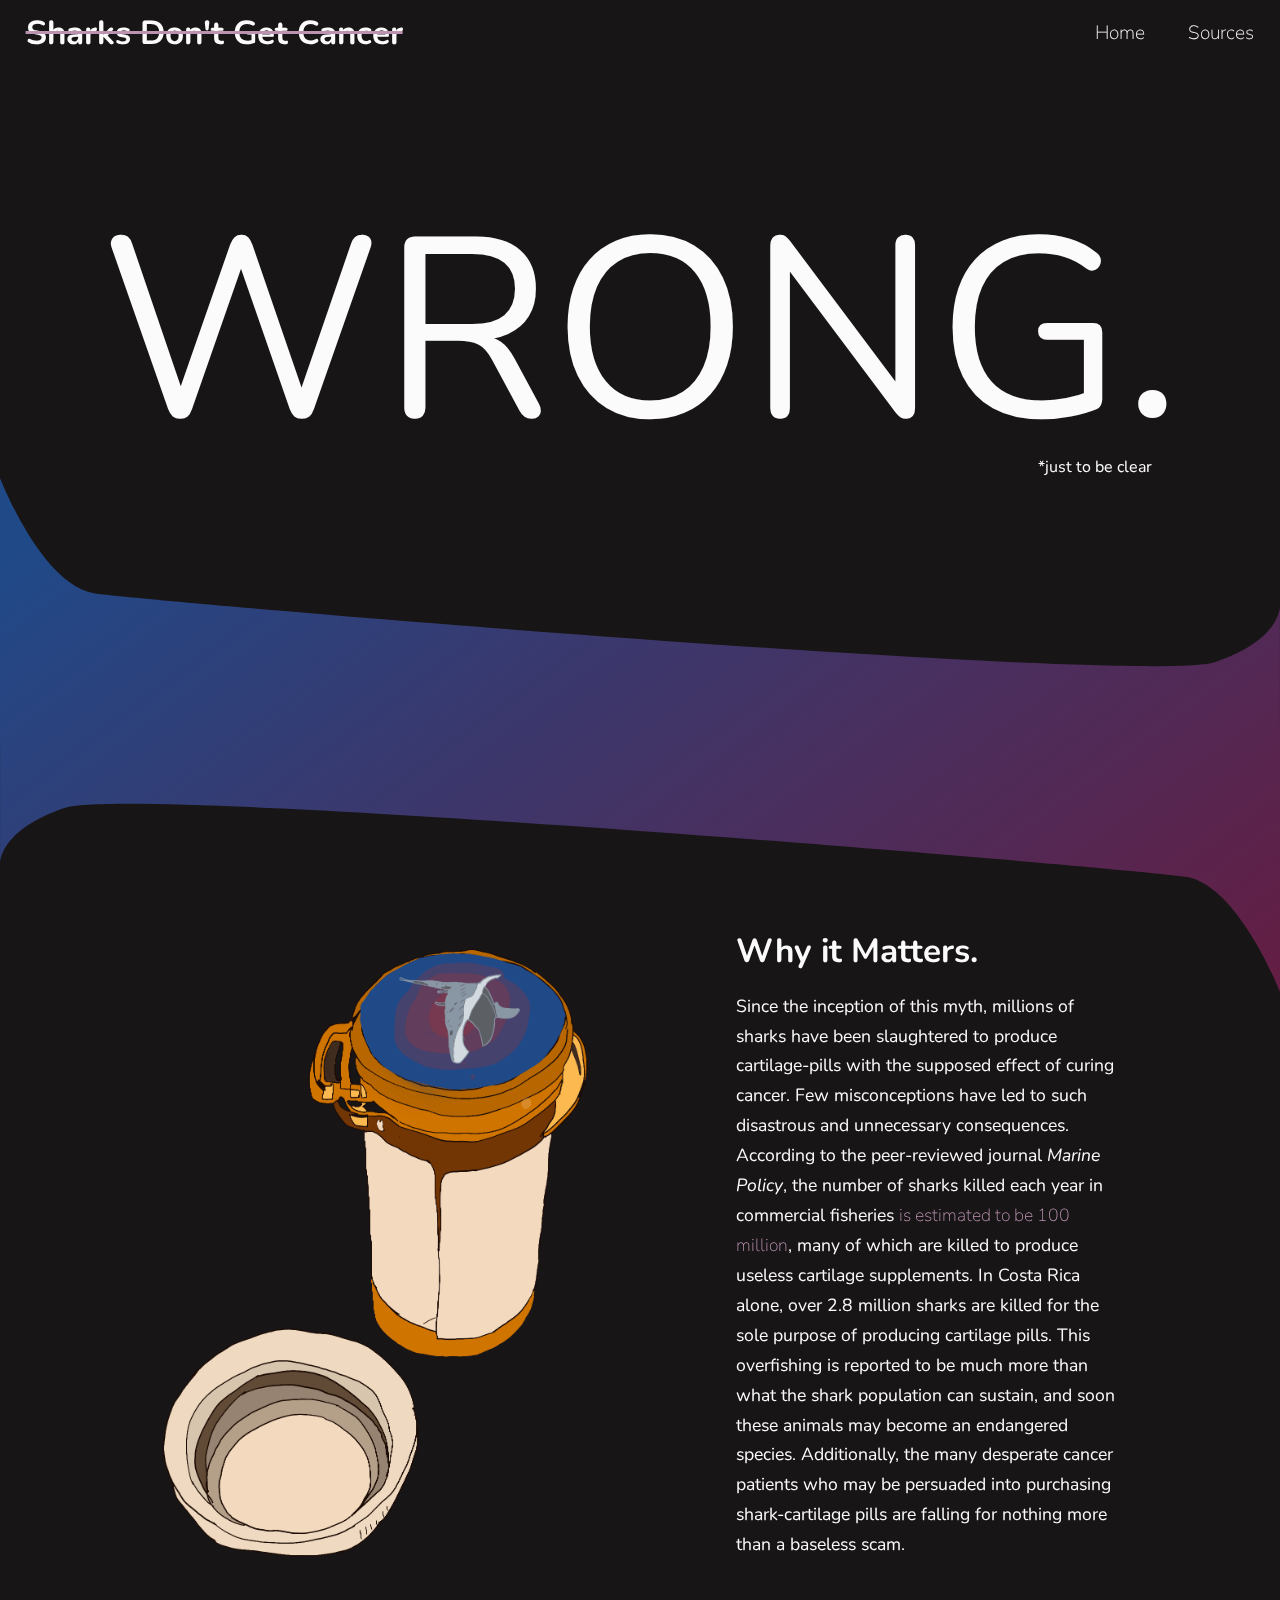
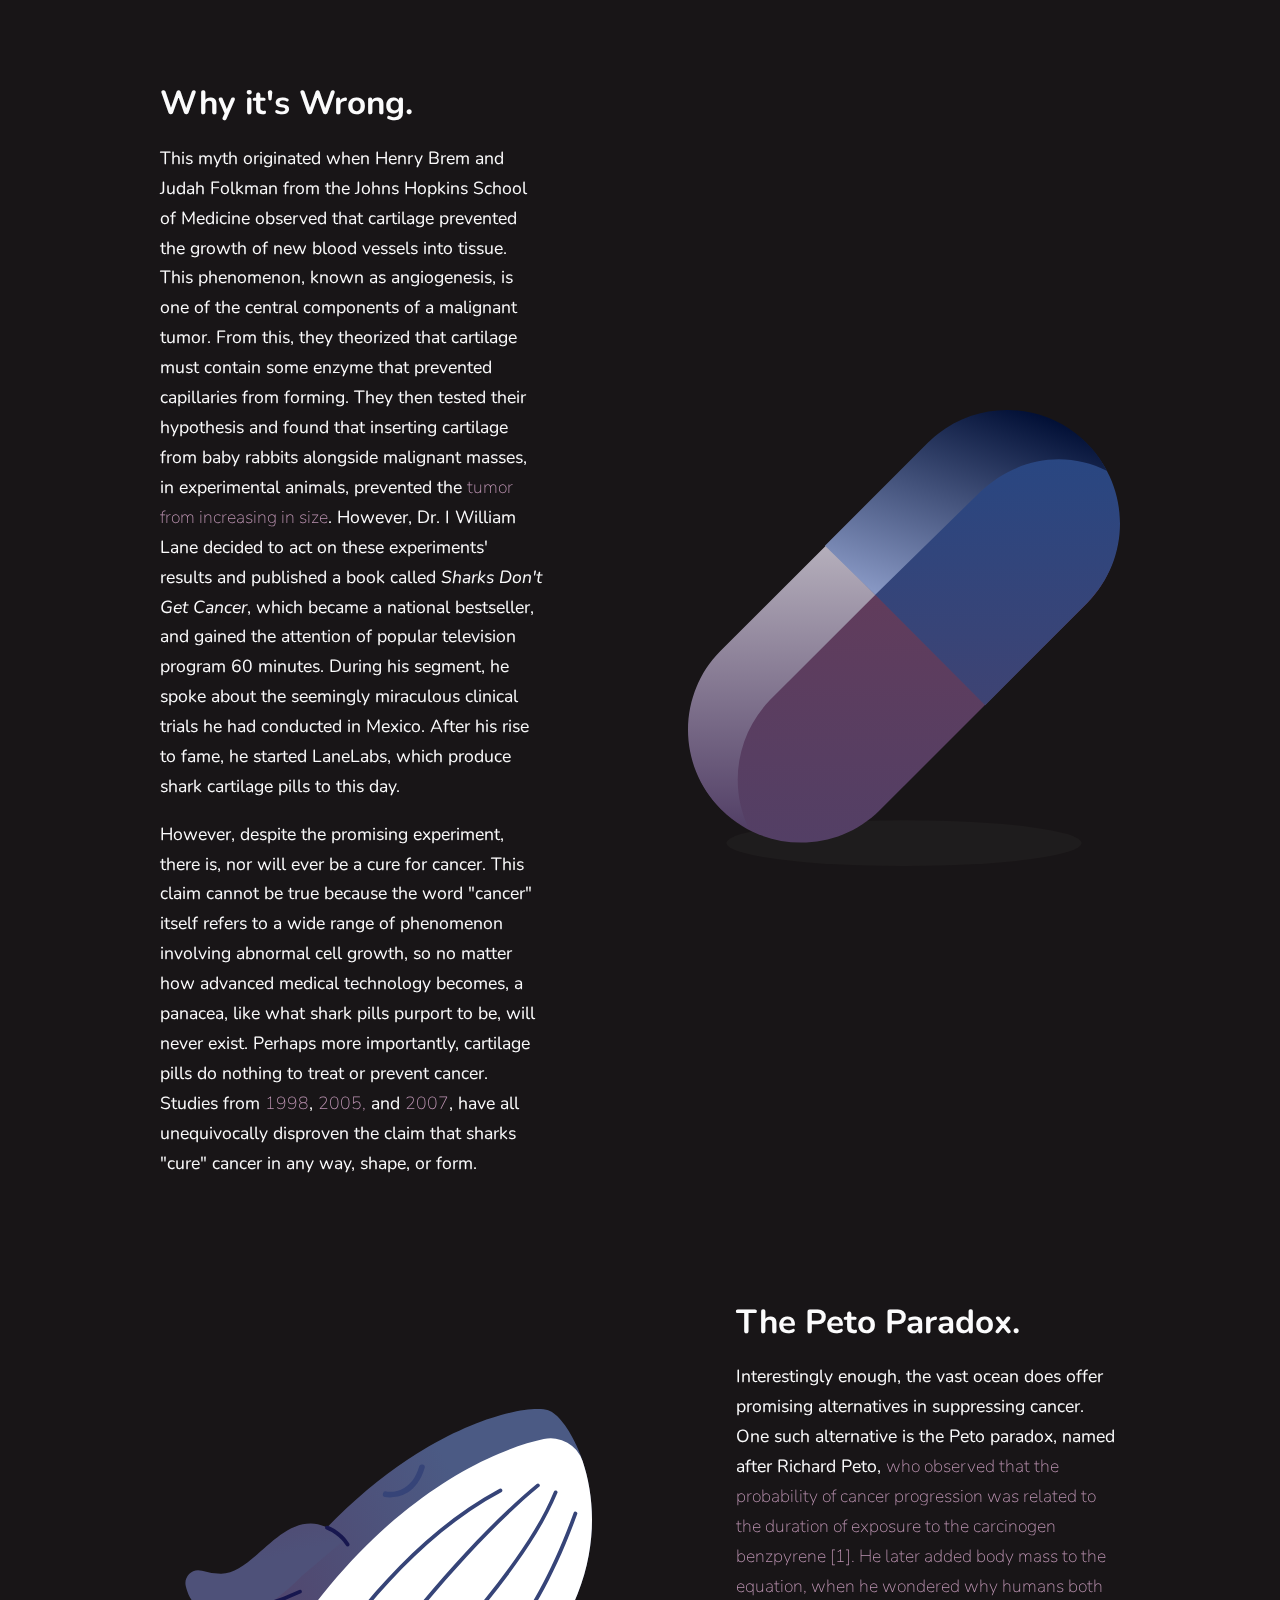
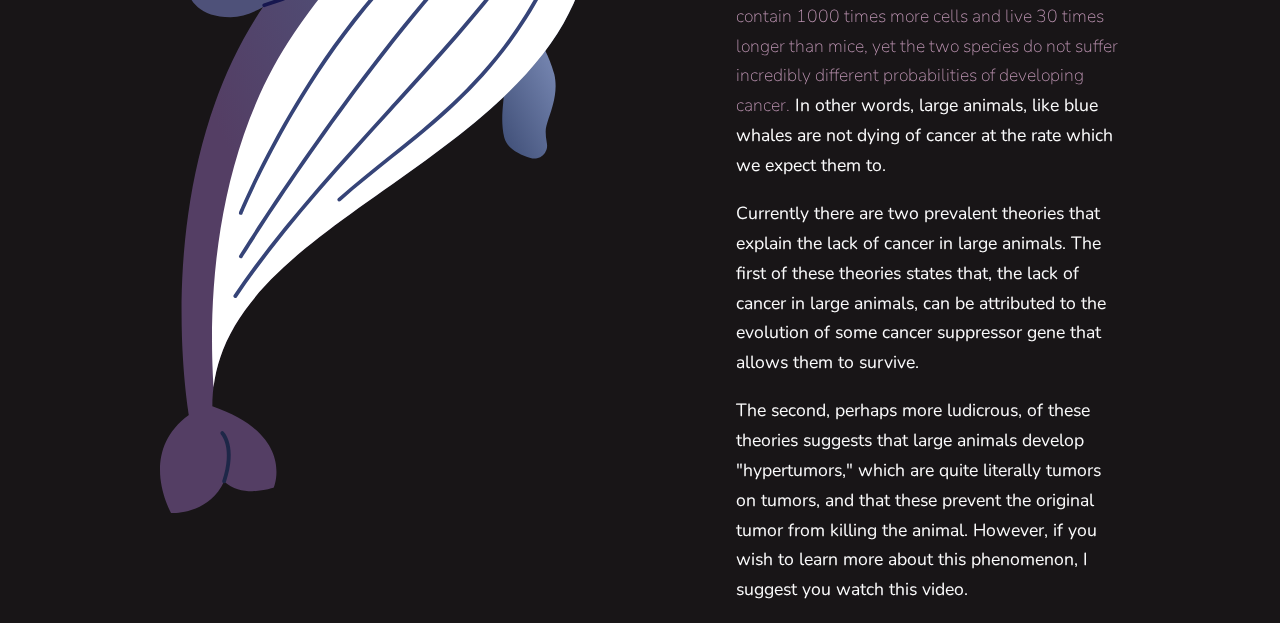
==== index.html @ b1a2e82a "update" ====
<!DOCTYPE html>
<html lang="en">

<head>
    <meta charset="UTF-8" />
    <meta name="viewport" content="width=device-width, initial-scale=1.0" />
    <meta name="keywords" content="Sharks, Debunking, Science, Cancer, Peto Paradox" />
    <meta name="description" content="Debunking the common myth that sharks don't get cancer" />
    <title>sharks don't get cancer</title>
    <link rel="stylesheet" href="./css/main.css" />
</head>

<body class="unl" onload="document.body.className += ' fadein';">
    <nav>
        <div>
            <a href="/index.html">
                <h1><strike>Sharks Don't Get Cancer</strike></h1>
            </a>
        </div>
        <div class="menu">
            <a href="/index.html">Home</a>
            <a href="/portfolio/">Sources</a>
        </div>

        <div class="SC">
            <a href="/index.html">
                <h1>SC</h1>
            </a>
        </div>

        <img src="/images/ham.svg" alt="menu" class="hamburger" onclick="Nav()" />

        <div id="nav-overlay">
            <div class="content">
                <a href="/index.html">
                    <h1>Home</h1>
                </a>
                <a href="/sources/">
                    <h1>Sources</h1>
                </a>
            </div>
        </div>
    </nav>

    <div class="hero">
        <div class="huge">WRONG.</div>
        <div class="smaller">*just to be clear</div>
    </div>

    <img src="./images/gradient.svg" alt="gradient" class="grad" />

    <div class="sec-r">
        <img src="./images/bottle.png" alt="Shark inside a pill bottle" />

        <div class="cont">
            <h1>Why it Matters.</h1>
            <p>
                Since the inception of this myth, millions of sharks have been
                slaughtered to produce cartilage-pills with the supposed effect of
                curing cancer. Few misconceptions have led to such disastrous and
                unnecessary consequences. According to the peer-reviewed journal
                <em>Marine Policy</em>, the number of sharks killed each year in
                commercial fisheries
                <a href="https://www.sciencedirect.com/science/article/abs/pii/S0308597X13000055">is estimated to be 100
                    million</a>, many of which are killed to produce useless cartilage supplements.
                In Costa Rica alone, over 2.8 million sharks are killed for the sole
                purpose of producing cartilage pills. This overfishing is reported to
                be much more than what the shark population can sustain, and soon
                these animals may become an endangered species. Additionally, the many
                desperate cancer patients who may be persuaded into purchasing
                shark-cartilage pills are falling for nothing more than a baseless
                scam.
            </p>
        </div>
    </div>

    <div class="sec-l">
        <img src="./images/pill.svg" alt="Pill" />

        <div class="cont">
            <h1>Why it's Wrong.</h1>
            <p>
                This myth originated when Henry Brem and Judah Folkman from the Johns
                Hopkins School of Medicine observed that cartilage prevented the
                growth of new blood vessels into tissue. This phenomenon, known as
                angiogenesis, is one of the central components of a malignant tumor.
                From this, they theorized that cartilage must contain some enzyme that
                prevented capillaries from forming. They then tested their hypothesis
                and found that inserting cartilage from baby rabbits alongside
                malignant masses, in experimental animals, prevented the
                <a href="https://rupress.org/jem/article/141/2/427/21885/Inhibition-of-tumor-angiogenesis-mediated-by">tumor
                    from increasing in size</a>. However, Dr. I William Lane decided to act on these
                experiments&apos; results and published a book called
                <em>Sharks Don&apos;t Get Cancer</em>, which became a national
                bestseller, and gained the attention of popular television program 60
                minutes. During his segment, he spoke about the seemingly miraculous
                clinical trials he had conducted in Mexico. After his rise to fame, he
                started LaneLabs, which produce shark cartilage pills to this day.
            </p>
            <p>
                However, despite the promising experiment, there is, nor will ever be
                a cure for cancer. This claim cannot be true because the word
                &quot;cancer&quot; itself refers to a wide range of phenomenon
                involving abnormal cell growth, so no matter how advanced medical
                technology becomes, a panacea, like what shark pills purport to be,
                will never exist. Perhaps more importantly, cartilage pills do nothing
                to treat or prevent cancer. Studies from
                <a href="https://pubmed.ncbi.nlm.nih.gov/9817287/">1998</a>,
                <a href="https://pubmed.ncbi.nlm.nih.gov/15912493/">2005,</a> and
                <a href="https://pubmed.ncbi.nlm.nih.gov/20505152/">2007</a>, have all
                unequivocally disproven the claim that sharks &quot;cure&quot; cancer
                in any way, shape, or form.
            </p>
        </div>
    </div>

    <div class="sec-r">
        <img src="./images/whale.svg" alt="Illustration of a whale" />

        <div class="cont">
            <h1>The Peto Paradox.</h1>
            <p>
                Interestingly enough, the vast ocean does offer promising alternatives
                in suppressing cancer. One such alternative is the Peto paradox, named
                after Richard Peto,
                <a href="https://bmcbiol.biomedcentral.com/articles/10.1186/s12915-017-0401-7">who observed that the
                    probability of cancer progression was related
                    to the duration of exposure to the carcinogen benzpyrene [1]. He
                    later added body mass to the equation, when he wondered why humans
                    both contain 1000 times more cells and live 30 times longer than
                    mice, yet the two species do not suffer incredibly different
                    probabilities of developing cancer.</a>
                In other words, large animals, like blue whales are not dying of
                cancer at the rate which we expect them to.
            </p>
            <p>
                Currently there are two prevalent theories that explain the lack of
                cancer in large animals. The first of these theories states that, the
                lack of cancer in large animals, can be attributed to the evolution of
                some cancer suppressor gene that allows them to survive.
            </p>
            <p>
                The second, perhaps more ludicrous, of these theories suggests that
                large animals develop &quot;hypertumors,&quot; which are quite
                literally tumors on tumors, and that these prevent the original tumor
                from killing the animal. However, if you wish to learn more about this
                phenomenon, I suggest you watch this video.
            </p>
        </div>
    </div>
</body>

</html>
---- css/main.css ----
@import url("https://fonts.googleapis.com/css2?family=Nunito:ital,wght@0,300;0,400;0,700;1,300&display=swap");
body {
  font-family: 'Nunito', sans-serif;
  background-color: #181517;
  color: #FBFBFC;
  margin: 0;
  padding: 0;
  display: -webkit-box;
  display: -ms-flexbox;
  display: flex;
  -webkit-box-orient: vertical;
  -webkit-box-direction: normal;
      -ms-flex-direction: column;
          flex-direction: column;
  -webkit-box-align: center;
      -ms-flex-align: center;
          align-items: center;
}

.unl {
  opacity: 0;
  -webkit-filter: grayscale(80);
          filter: grayscale(80);
}

.fadein {
  -webkit-transition: .8s ease-in;
  transition: .8s ease-in;
  opacity: 1;
  -webkit-filter: grayscale(0);
          filter: grayscale(0);
}

::-moz-selection {
  color: #002839;
  background-color: #dff4fa;
}

::selection {
  color: #002839;
  background-color: #dff4fa;
}

a {
  text-decoration: none;
  color: #bb92b0;
  font-weight: lighter;
}

h1 {
  font-size: 2.6vw;
  font-weight: bold;
  margin: 0;
}

h2 {
  font-size: 1.3vw;
  margin: 0;
}

strike {
  color: #FBFBFC;
  -webkit-text-decoration-color: #bb92b0;
          text-decoration-color: #bb92b0;
}

nav {
  width: 96%;
  padding-top: .75%;
  max-width: 1920px;
  display: -webkit-box;
  display: -ms-flexbox;
  display: flex;
  -webkit-box-orient: horizontal;
  -webkit-box-direction: normal;
      -ms-flex-direction: row;
          flex-direction: row;
  -webkit-box-align: center;
      -ms-flex-align: center;
          align-items: center;
  -webkit-box-pack: justify;
      -ms-flex-pack: justify;
          justify-content: space-between;
  position: relative;
}

nav .menu {
  display: -webkit-box;
  display: -ms-flexbox;
  display: flex;
  -webkit-box-orient: horizontal;
  -webkit-box-direction: normal;
      -ms-flex-direction: row;
          flex-direction: row;
  -webkit-box-align: center;
      -ms-flex-align: center;
          align-items: center;
  -webkit-box-pack: justify;
      -ms-flex-pack: justify;
          justify-content: space-between;
  width: 13%;
  margin: 0;
  padding: 0;
}

nav .menu a {
  font-size: 1.5vw;
  color: #FBFBFC;
  text-decoration: none;
}

nav .menu:hover a:not(:hover) {
  -webkit-transition: .4s ease-in-out;
  transition: .4s ease-in-out;
  color: #fbfbfcbe;
}

nav .SC {
  display: none;
}

nav .hamburger {
  display: none;
}

nav #nav-overlay {
  position: fixed;
  display: none;
  top: 0;
  left: 0;
  -webkit-box-orient: horizontal;
  -webkit-box-direction: normal;
      -ms-flex-direction: row;
          flex-direction: row;
  z-index: 9999;
  width: 100%;
  height: 100vh;
  background: linear-gradient(45deg, #0c0c0c 0%, #012029 100%);
  -webkit-box-pack: center;
      -ms-flex-pack: center;
          justify-content: center;
  -webkit-box-align: center;
      -ms-flex-align: center;
          align-items: center;
}

nav #nav-overlay .content {
  display: -webkit-box;
  display: -ms-flexbox;
  display: flex;
  height: 35%;
  width: 90%;
  -webkit-box-orient: vertical;
  -webkit-box-direction: normal;
      -ms-flex-direction: column;
          flex-direction: column;
  -webkit-box-pack: justify;
      -ms-flex-pack: justify;
          justify-content: space-between;
  -webkit-box-align: center;
      -ms-flex-align: center;
          align-items: center;
}

nav #nav-overlay .content a h1 {
  color: white;
  font-size: xx-large;
}

.hero {
  display: -webkit-box;
  display: -ms-flexbox;
  display: flex;
  -webkit-box-orient: vertical;
  -webkit-box-direction: normal;
      -ms-flex-direction: column;
          flex-direction: column;
  -webkit-box-align: center;
      -ms-flex-align: center;
          align-items: center;
  -webkit-box-pack: center;
      -ms-flex-pack: center;
          justify-content: center;
  padding: 8% 0 0 0;
  width: 80%;
  max-width: 1536px;
}

.hero .huge {
  font-size: 20vw;
  padding: 0;
  margin: 0;
}

.hero .smaller {
  -ms-flex-item-align: end;
      align-self: flex-end;
  font-size: 100%;
  margin: -5% 0 0 0;
}

img.grad {
  width: 100%;
  padding: 0;
  margin: 0;
  z-index: -2;
  margin: 0% 0 -5% 0;
}

.sec-r {
  display: -webkit-box;
  display: -ms-flexbox;
  display: flex;
  -webkit-box-orient: horizontal;
  -webkit-box-direction: normal;
      -ms-flex-direction: row;
          flex-direction: row;
  -webkit-box-align: center;
      -ms-flex-align: center;
          align-items: center;
  -webkit-box-pack: justify;
      -ms-flex-pack: justify;
          justify-content: space-between;
  padding: 0;
  width: 75%;
  max-width: 1440px;
}

.sec-r img {
  width: 45%;
  -webkit-transition: .4s ease-in-out;
  transition: .4s ease-in-out;
}

.sec-r img:hover {
  -webkit-transform: scale(1.02);
          transform: scale(1.02);
}

.sec-r .cont {
  width: 40%;
}

.sec-r .cont p {
  font-size: 110%;
  line-height: 170%;
}

.sec-l {
  display: -webkit-box;
  display: -ms-flexbox;
  display: flex;
  -webkit-box-orient: horizontal;
  -webkit-box-direction: reverse;
      -ms-flex-direction: row-reverse;
          flex-direction: row-reverse;
  -webkit-box-align: center;
      -ms-flex-align: center;
          align-items: center;
  -webkit-box-pack: justify;
      -ms-flex-pack: justify;
          justify-content: space-between;
  padding: 8% 0;
  width: 75%;
  max-width: 1440px;
}

.sec-l img {
  width: 45%;
  -webkit-transition: .4s ease-in-out;
  transition: .4s ease-in-out;
}

.sec-l img:hover {
  -webkit-transform: scale(1.02);
          transform: scale(1.02);
}

.sec-l .cont {
  width: 40%;
}

.sec-l .cont p {
  font-size: 110%;
  line-height: 170%;
}

@media (max-width: 700px) {
  nav {
    width: 85%;
    margin-top: 2%;
    -webkit-box-align: center;
        -ms-flex-align: center;
            align-items: center;
  }
  nav div {
    display: none;
  }
  nav .menu {
    display: none;
  }
  nav .SC {
    display: -webkit-box;
    display: -ms-flexbox;
    display: flex;
    color: #FBFBFC;
    padding: 0;
    margin: 0;
  }
  nav .SC h1 {
    font-size: xx-large;
  }
  nav .hamburger {
    display: -webkit-box;
    display: -ms-flexbox;
    display: flex;
    padding: 0;
    margin: 0;
    width: 30px;
  }
  .hero {
    width: 100%;
    height: 100vh;
    -webkit-box-orient: vertical;
    -webkit-box-direction: reverse;
        -ms-flex-direction: column-reverse;
            flex-direction: column-reverse;
    padding: 0;
    padding: 2vh 0 0 0;
  }
  .hero .huge {
    width: 62vw;
    font-size: xx-large;
  }
  .hero .smaller {
    font-size: 100%;
  }
  img.grad {
    margin: -8vh 0 0 0;
    height: 45vh;
  }
  .about {
    -webkit-box-orient: vertical;
    -webkit-box-direction: normal;
        -ms-flex-direction: column;
            flex-direction: column;
    width: 100%;
    padding: 0;
    margin-top: -17vh;
  }
  .about img {
    width: 85%;
    border-radius: 15px;
  }
  .about .jen {
    width: 85%;
    margin: 12% 0;
  }
  .about .jen h1 {
    font-size: xx-large;
  }
  .about .jen p {
    font-size: medium;
    line-height: 20pt;
  }
}

@media (min-width: 1920px) {
  h1 {
    font-size: 50px;
  }
  h2 {
    font-size: 26px;
  }
  nav .menu a {
    font-size: 28px;
  }
  .hero .huge {
    font-size: 384px;
  }
}
/*# sourceMappingURL=main.css.map */
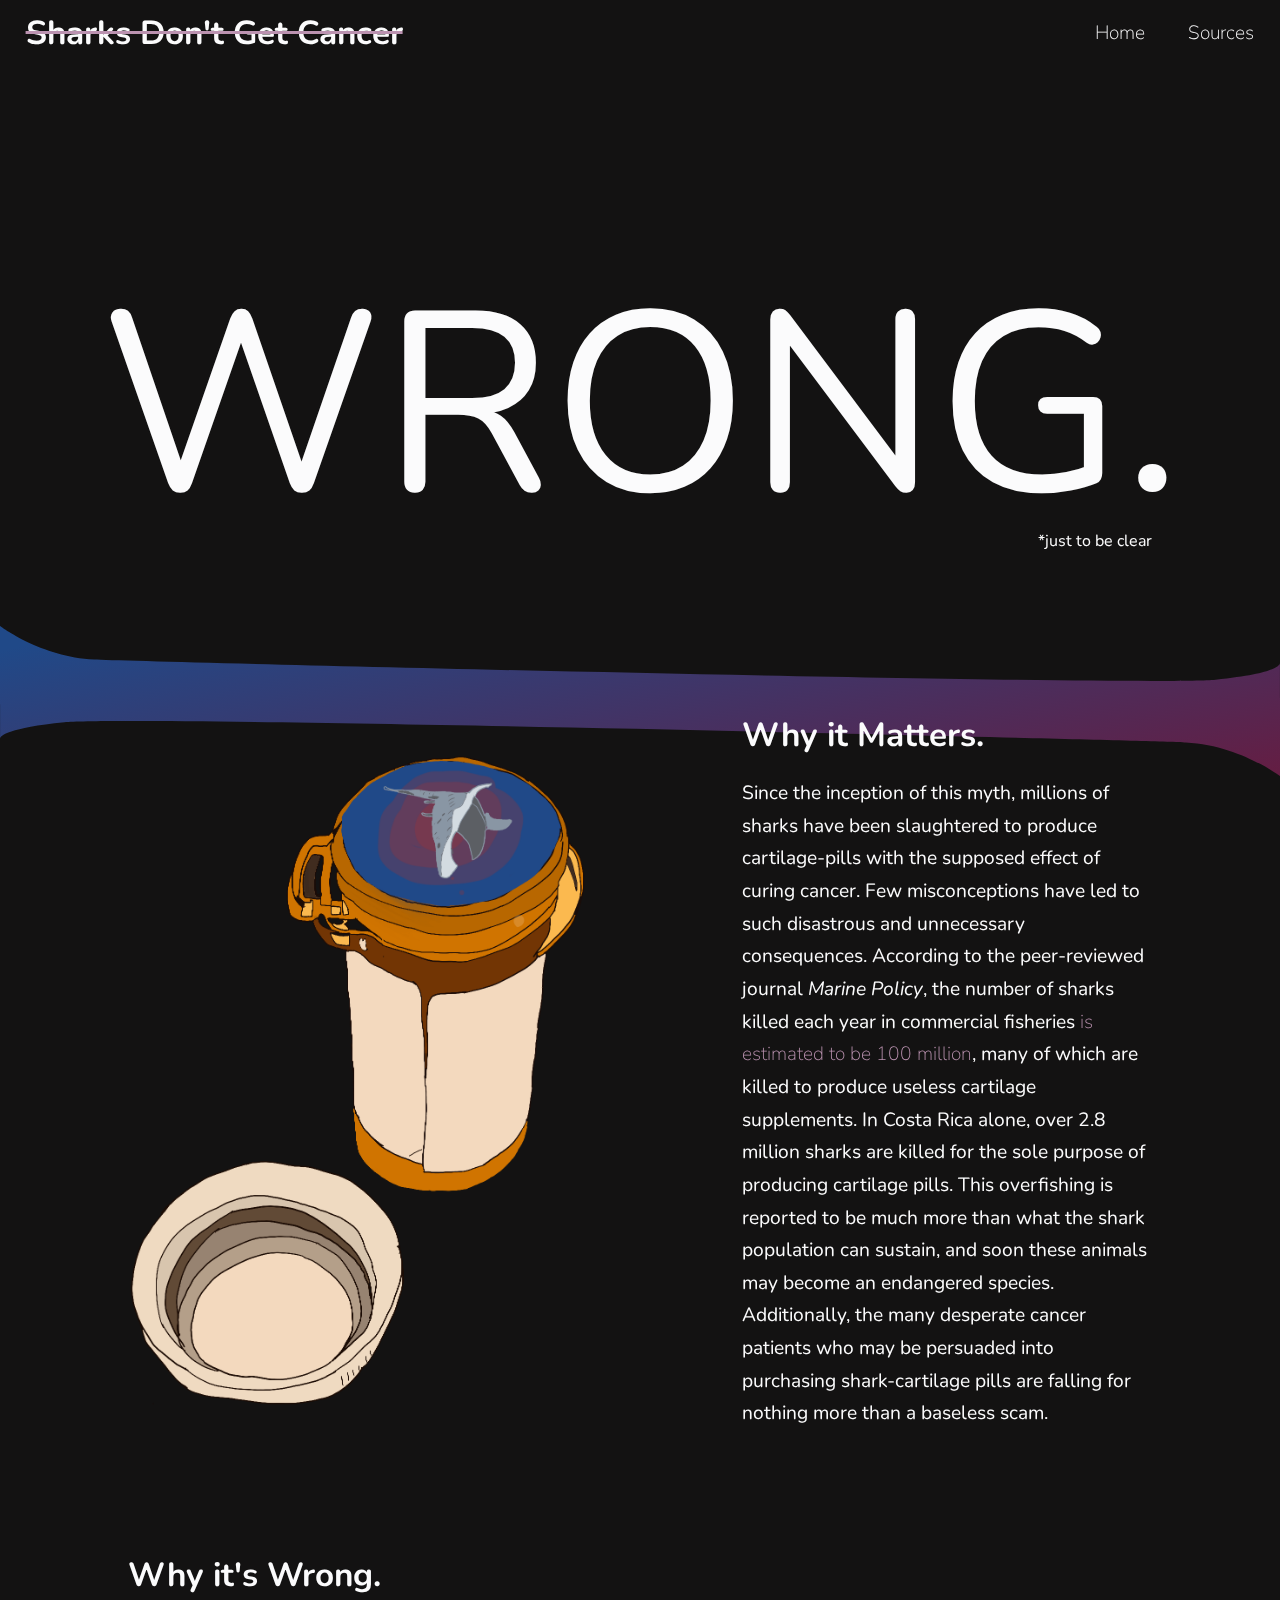
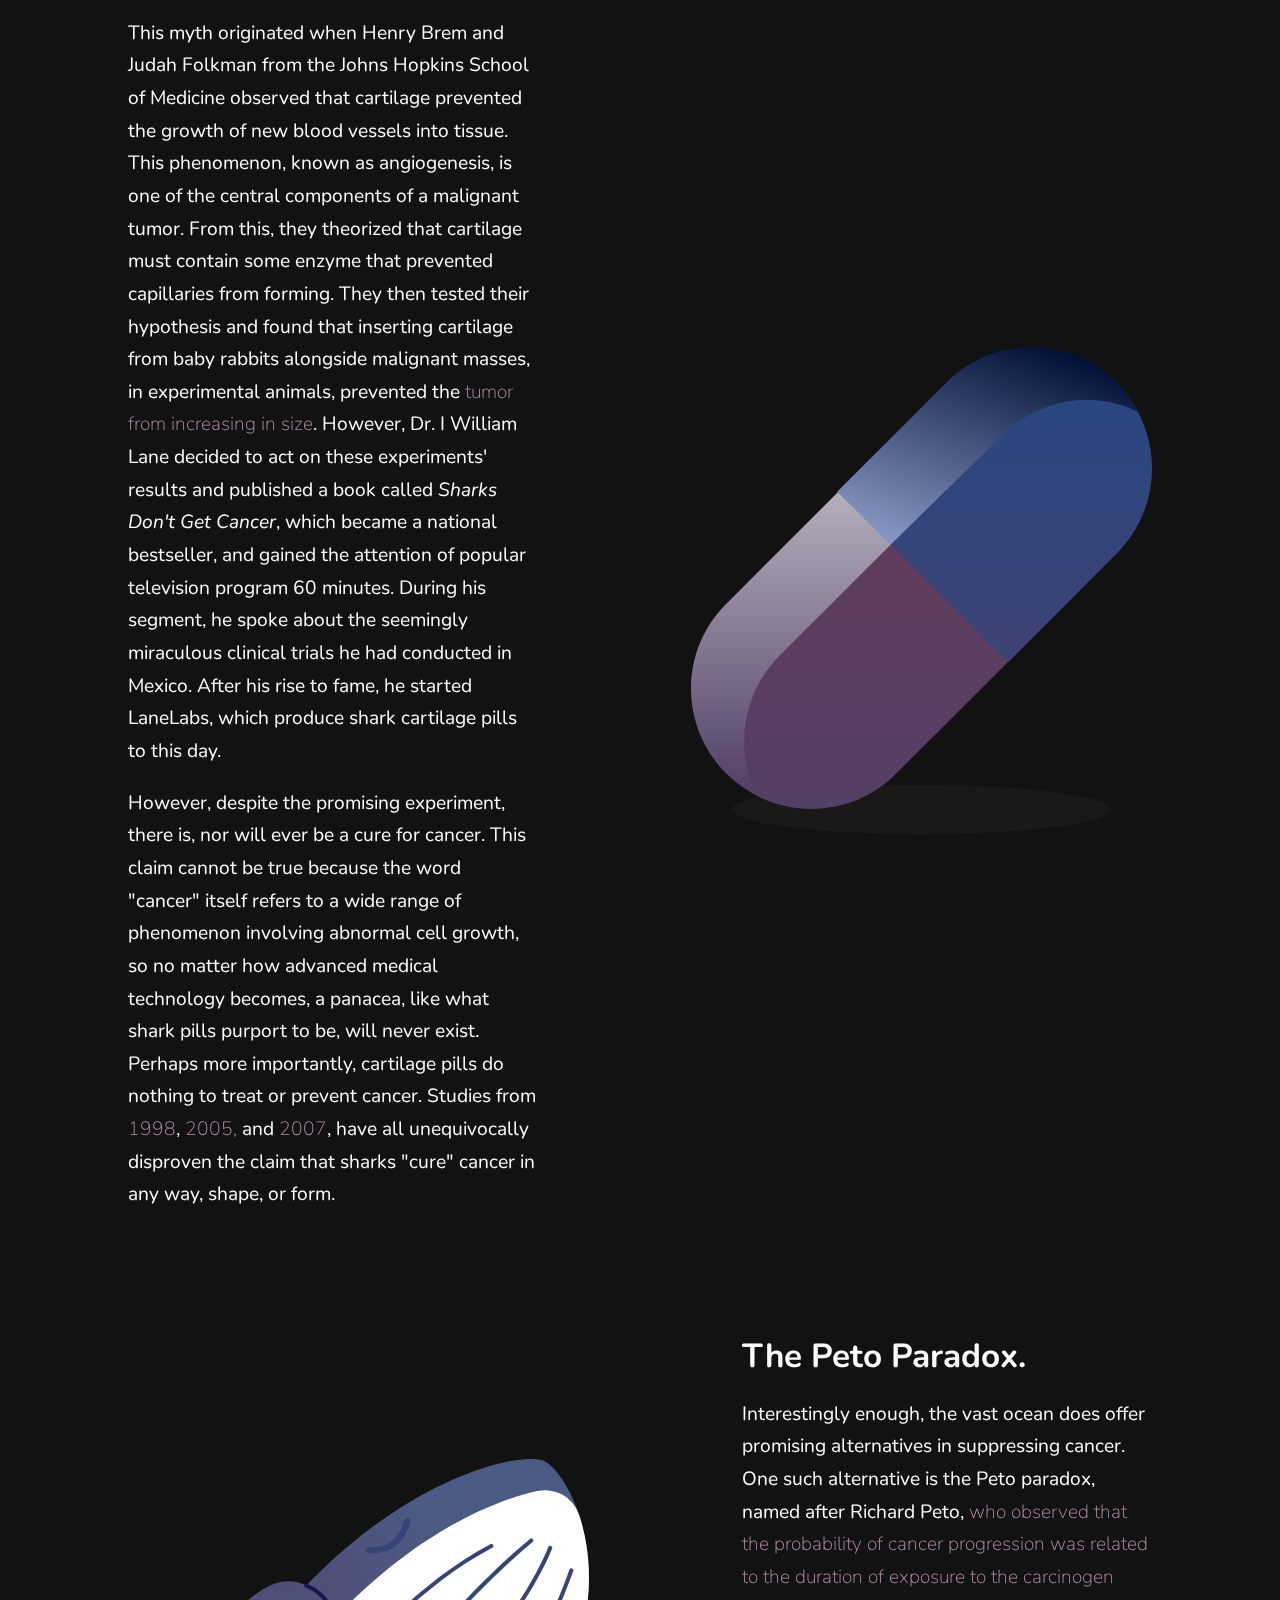
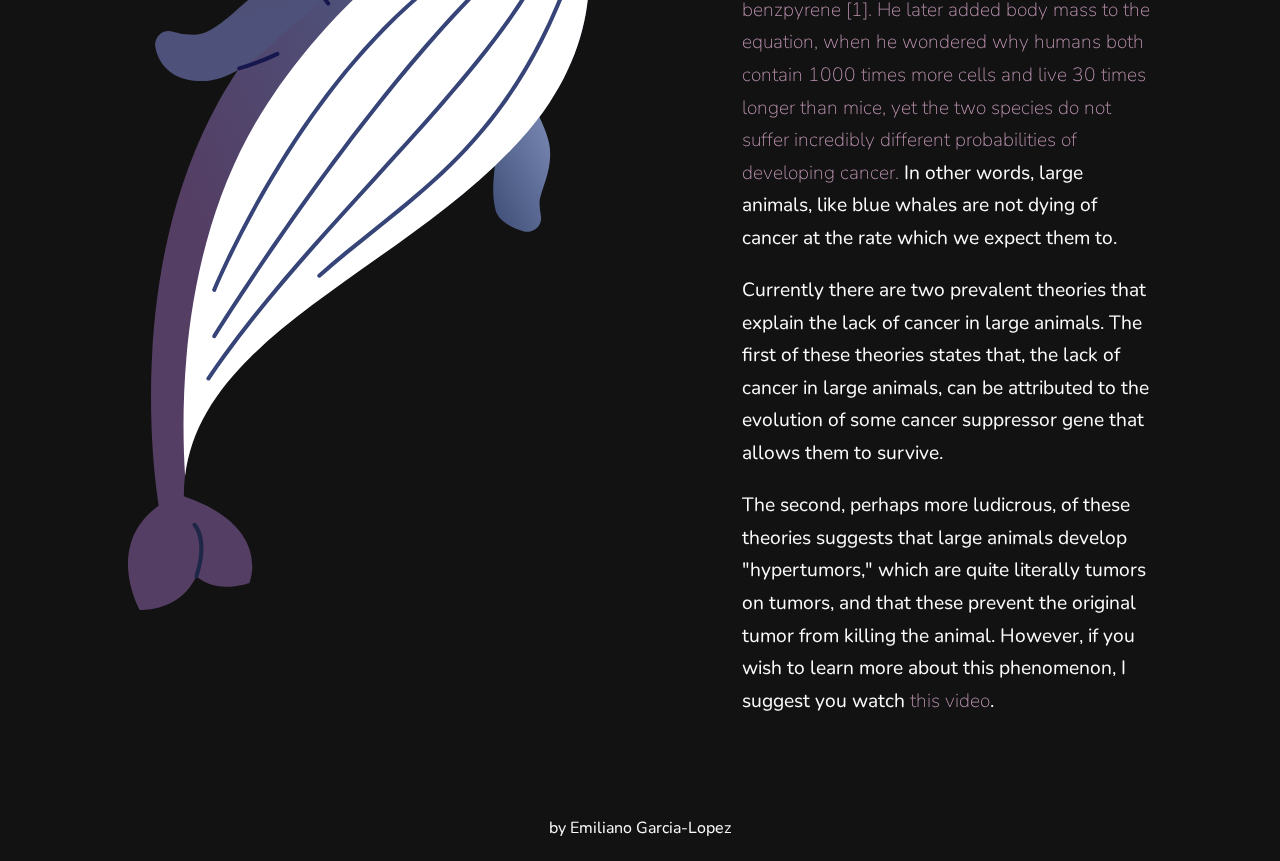
==== commit 26671829: "update" ====
--- a/index.html
+++ b/index.html
@@ -8,9 +8,10 @@
     <meta name="description" content="Debunking the common myth that sharks don't get cancer" />
     <title>sharks don't get cancer</title>
     <link rel="stylesheet" href="./css/main.css" />
+    <script src="/app.js"></script>
 </head>
 
-<body class="unl" onload="document.body.className += ' fadein';">
+<body class="unl" onload="document.body.className += ' fadein';" id="body">
     <nav>
         <div>
             <a href="/index.html">
@@ -19,7 +20,7 @@
         </div>
         <div class="menu">
             <a href="/index.html">Home</a>
-            <a href="/portfolio/">Sources</a>
+            <a href="/sources/">Sources</a>
         </div>
 
         <div class="SC">
@@ -61,7 +62,7 @@
                 unnecessary consequences. According to the peer-reviewed journal
                 <em>Marine Policy</em>, the number of sharks killed each year in
                 commercial fisheries
-                <a href="https://www.sciencedirect.com/science/article/abs/pii/S0308597X13000055">is estimated to be 100
+                <a  target=”_blank” href="https://www.sciencedirect.com/science/article/abs/pii/S0308597X13000055">is estimated to be 100
                     million</a>, many of which are killed to produce useless cartilage supplements.
                 In Costa Rica alone, over 2.8 million sharks are killed for the sole
                 purpose of producing cartilage pills. This overfishing is reported to
@@ -88,7 +89,7 @@
                 prevented capillaries from forming. They then tested their hypothesis
                 and found that inserting cartilage from baby rabbits alongside
                 malignant masses, in experimental animals, prevented the
-                <a href="https://rupress.org/jem/article/141/2/427/21885/Inhibition-of-tumor-angiogenesis-mediated-by">tumor
+                <a  target=”_blank” href="https://rupress.org/jem/article/141/2/427/21885/Inhibition-of-tumor-angiogenesis-mediated-by">tumor
                     from increasing in size</a>. However, Dr. I William Lane decided to act on these
                 experiments&apos; results and published a book called
                 <em>Sharks Don&apos;t Get Cancer</em>, which became a national
@@ -105,9 +106,9 @@
                 technology becomes, a panacea, like what shark pills purport to be,
                 will never exist. Perhaps more importantly, cartilage pills do nothing
                 to treat or prevent cancer. Studies from
-                <a href="https://pubmed.ncbi.nlm.nih.gov/9817287/">1998</a>,
-                <a href="https://pubmed.ncbi.nlm.nih.gov/15912493/">2005,</a> and
-                <a href="https://pubmed.ncbi.nlm.nih.gov/20505152/">2007</a>, have all
+                <a  target=”_blank” href="https://pubmed.ncbi.nlm.nih.gov/9817287/">1998</a>,
+                <a  target=”_blank” href="https://pubmed.ncbi.nlm.nih.gov/15912493/">2005,</a> and
+                <a  target=”_blank” href="https://pubmed.ncbi.nlm.nih.gov/20505152/">2007</a>, have all
                 unequivocally disproven the claim that sharks &quot;cure&quot; cancer
                 in any way, shape, or form.
             </p>
@@ -123,7 +124,7 @@
                 Interestingly enough, the vast ocean does offer promising alternatives
                 in suppressing cancer. One such alternative is the Peto paradox, named
                 after Richard Peto,
-                <a href="https://bmcbiol.biomedcentral.com/articles/10.1186/s12915-017-0401-7">who observed that the
+                <a  target=”_blank” href="https://bmcbiol.biomedcentral.com/articles/10.1186/s12915-017-0401-7">who observed that the
                     probability of cancer progression was related
                     to the duration of exposure to the carcinogen benzpyrene [1]. He
                     later added body mass to the equation, when he wondered why humans
@@ -144,9 +145,13 @@
                 large animals develop &quot;hypertumors,&quot; which are quite
                 literally tumors on tumors, and that these prevent the original tumor
                 from killing the animal. However, if you wish to learn more about this
-                phenomenon, I suggest you watch this video.
+                phenomenon, I suggest you watch <a  target=”_blank” href="https://www.youtube.com/watch?v=1AElONvi9WQ&t=165s">this video</a>.
             </p>
         </div>
+    </div>
+
+    <div class="footer">
+        <p>by Emiliano Garcia-Lopez</p>
     </div>
 </body>
 
--- a/css/main.css
+++ b/css/main.css
@@ -1,7 +1,7 @@
 @import url("https://fonts.googleapis.com/css2?family=Nunito:ital,wght@0,300;0,400;0,700;1,300&display=swap");
 body {
   font-family: 'Nunito', sans-serif;
-  background-color: #181517;
+  background-color: #131212;
   color: #FBFBFC;
   margin: 0;
   padding: 0;
@@ -135,7 +135,7 @@
   z-index: 9999;
   width: 100%;
   height: 100vh;
-  background: linear-gradient(45deg, #0c0c0c 0%, #012029 100%);
+  background: linear-gradient(45deg, #204988 0%, #701637 100%);
   -webkit-box-pack: center;
       -ms-flex-pack: center;
           justify-content: center;
@@ -148,7 +148,7 @@
   display: -webkit-box;
   display: -ms-flexbox;
   display: flex;
-  height: 35%;
+  height: 15%;
   width: 90%;
   -webkit-box-orient: vertical;
   -webkit-box-direction: normal;
@@ -184,6 +184,7 @@
   padding: 8% 0 0 0;
   width: 80%;
   max-width: 1536px;
+  height: 52vh;
 }
 
 .hero .huge {
@@ -222,7 +223,7 @@
       -ms-flex-pack: justify;
           justify-content: space-between;
   padding: 0;
-  width: 75%;
+  width: 80%;
   max-width: 1440px;
 }
 
@@ -242,7 +243,7 @@
 }
 
 .sec-r .cont p {
-  font-size: 110%;
+  font-size: 120%;
   line-height: 170%;
 }
 
@@ -261,7 +262,7 @@
       -ms-flex-pack: justify;
           justify-content: space-between;
   padding: 8% 0;
-  width: 75%;
+  width: 80%;
   max-width: 1440px;
 }
 
@@ -281,7 +282,7 @@
 }
 
 .sec-l .cont p {
-  font-size: 110%;
+  font-size: 120%;
   line-height: 170%;
 }
 
@@ -303,12 +304,12 @@
     display: -webkit-box;
     display: -ms-flexbox;
     display: flex;
-    color: #FBFBFC;
     padding: 0;
     margin: 0;
   }
   nav .SC h1 {
-    font-size: xx-large;
+    font-size: 45px;
+    color: white;
   }
   nav .hamburger {
     display: -webkit-box;
@@ -316,21 +317,18 @@
     display: flex;
     padding: 0;
     margin: 0;
-    width: 30px;
+    width: 40px;
   }
   .hero {
-    width: 100%;
-    height: 100vh;
+    width: 85%;
+    height: 75vh;
     -webkit-box-orient: vertical;
-    -webkit-box-direction: reverse;
-        -ms-flex-direction: column-reverse;
-            flex-direction: column-reverse;
-    padding: 0;
-    padding: 2vh 0 0 0;
+    -webkit-box-direction: normal;
+        -ms-flex-direction: column;
+            flex-direction: column;
   }
   .hero .huge {
-    width: 62vw;
-    font-size: xx-large;
+    font-size: 21vw;
   }
   .hero .smaller {
     font-size: 100%;
@@ -339,29 +337,28 @@
     margin: -8vh 0 0 0;
     height: 45vh;
   }
-  .about {
+  .sec-l, .sec-r {
     -webkit-box-orient: vertical;
     -webkit-box-direction: normal;
         -ms-flex-direction: column;
             flex-direction: column;
     width: 100%;
-    padding: 0;
-    margin-top: -17vh;
-  }
-  .about img {
+  }
+  .sec-l img, .sec-r img {
     width: 85%;
     border-radius: 15px;
   }
-  .about .jen {
+  .sec-l .cont, .sec-r .cont {
     width: 85%;
     margin: 12% 0;
   }
-  .about .jen h1 {
+  .sec-l .cont h1, .sec-r .cont h1 {
     font-size: xx-large;
   }
-  .about .jen p {
+  .sec-l .cont p, .sec-r .cont p {
     font-size: medium;
     line-height: 20pt;
+    padding-bottom: 15px;
   }
 }
 
@@ -379,4 +376,31 @@
     font-size: 384px;
   }
 }
+
+.footer {
+  padding: 5% 0 0.5%;
+}
+
+.sources {
+  padding-top: 6%;
+  width: 80%;
+  max-width: 1536px;
+  display: -webkit-box;
+  display: -ms-flexbox;
+  display: flex;
+  -webkit-box-orient: vertical;
+  -webkit-box-direction: normal;
+      -ms-flex-direction: column;
+          flex-direction: column;
+  -webkit-box-align: center;
+      -ms-flex-align: center;
+          align-items: center;
+  -webkit-box-pack: center;
+      -ms-flex-pack: center;
+          justify-content: center;
+}
+
+.sources p {
+  font-size: 120%;
+}
 /*# sourceMappingURL=main.css.map */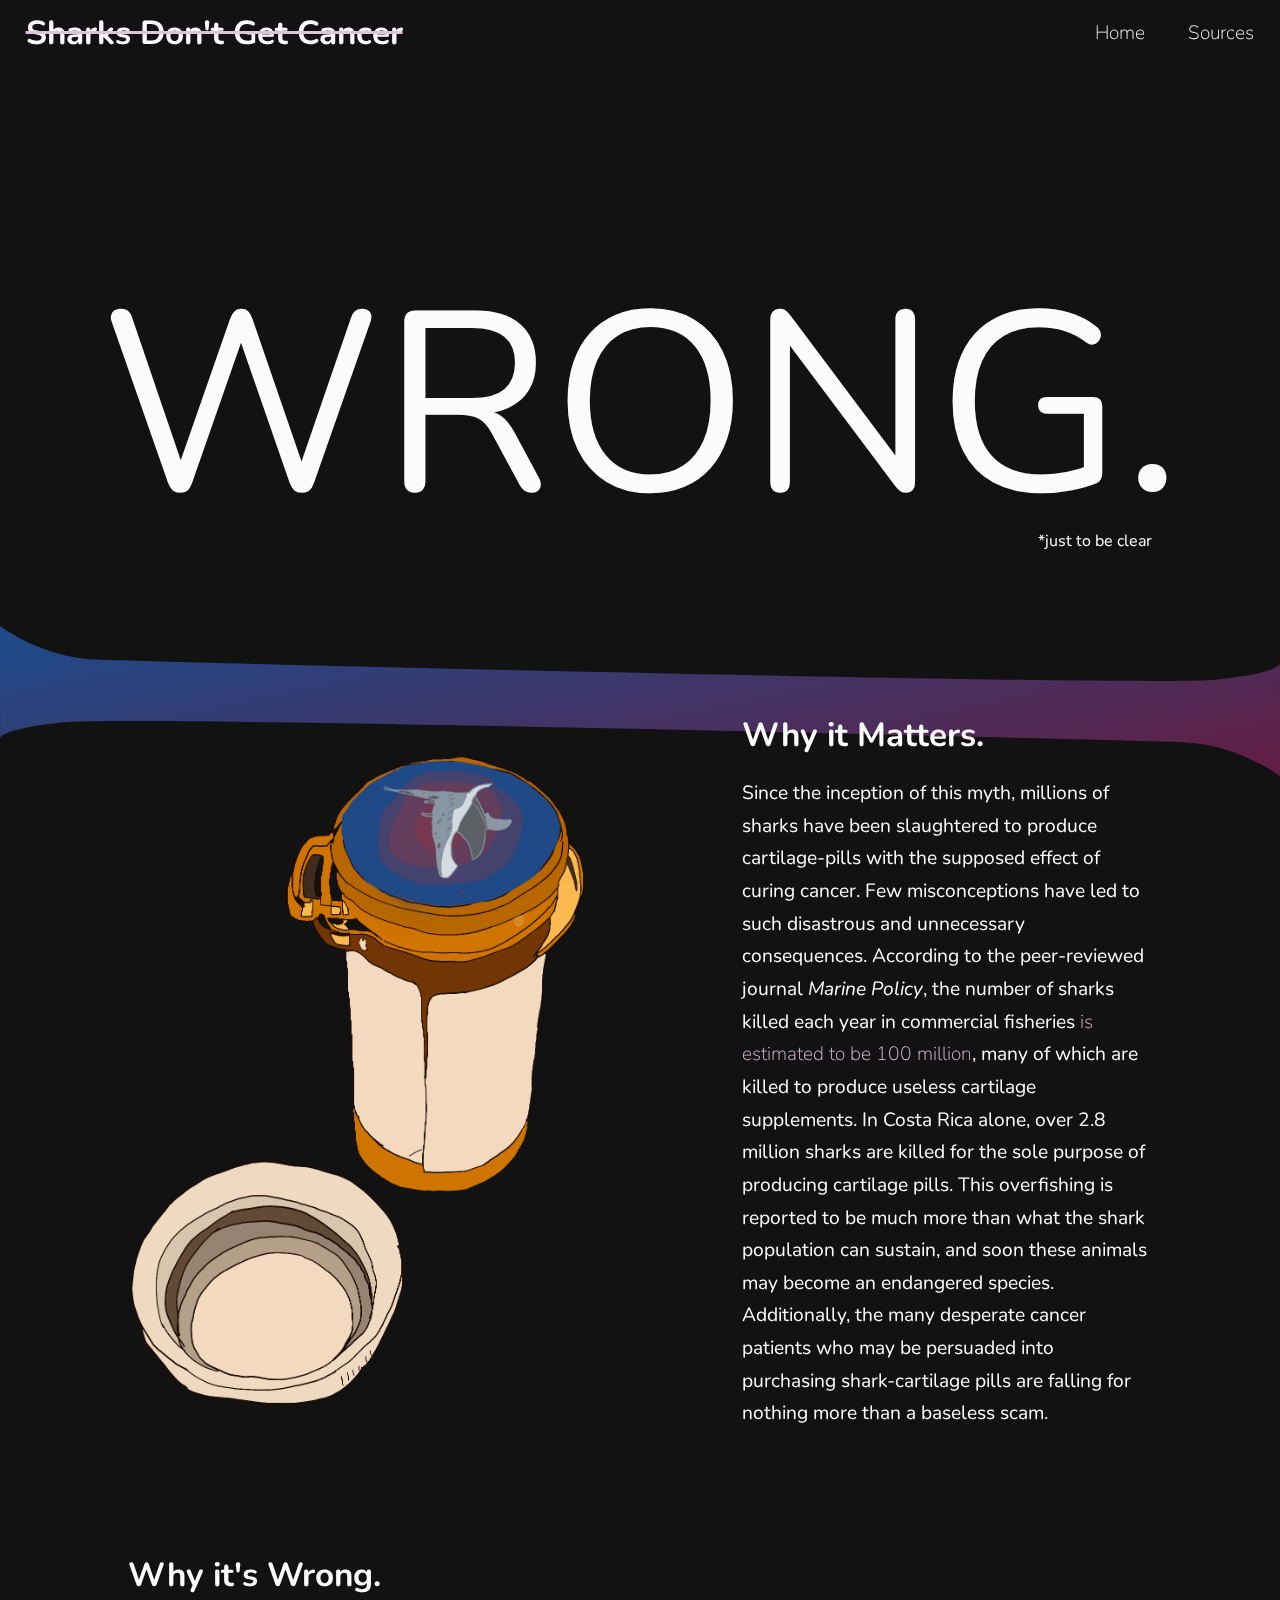
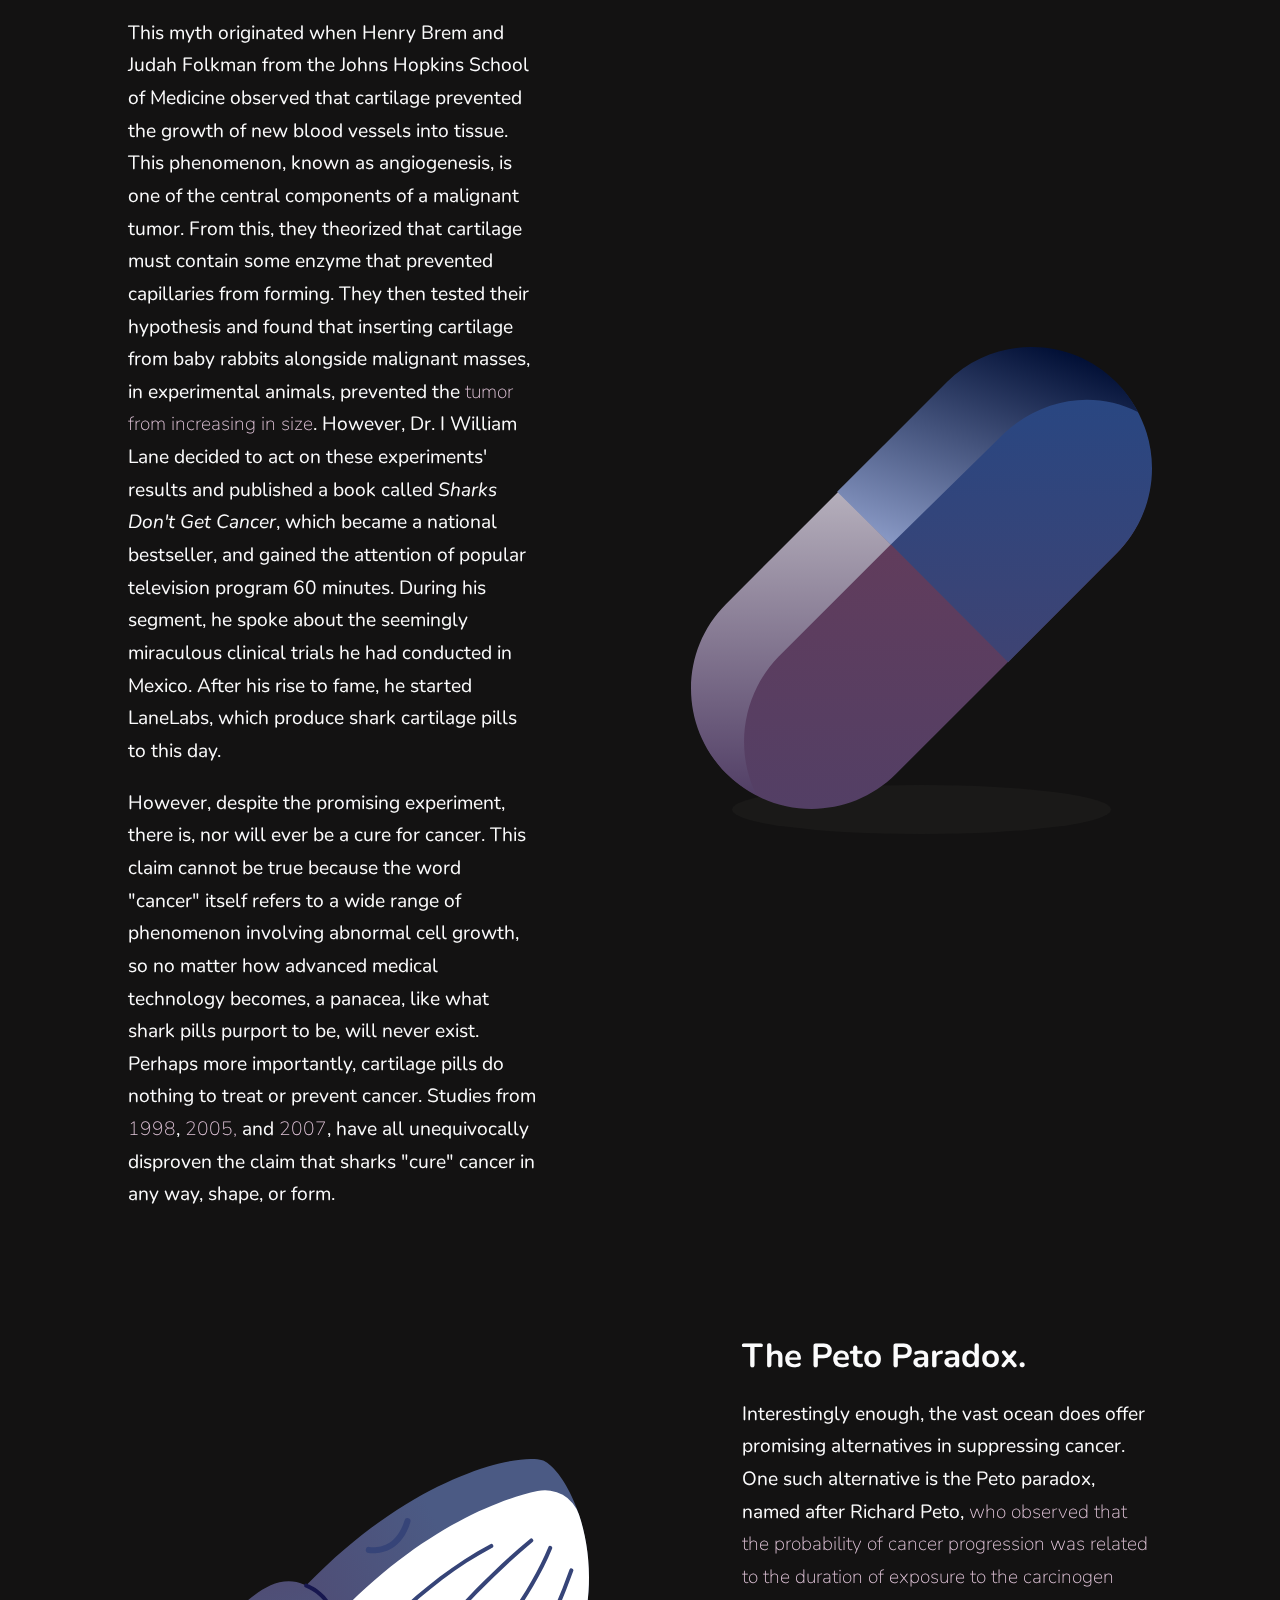
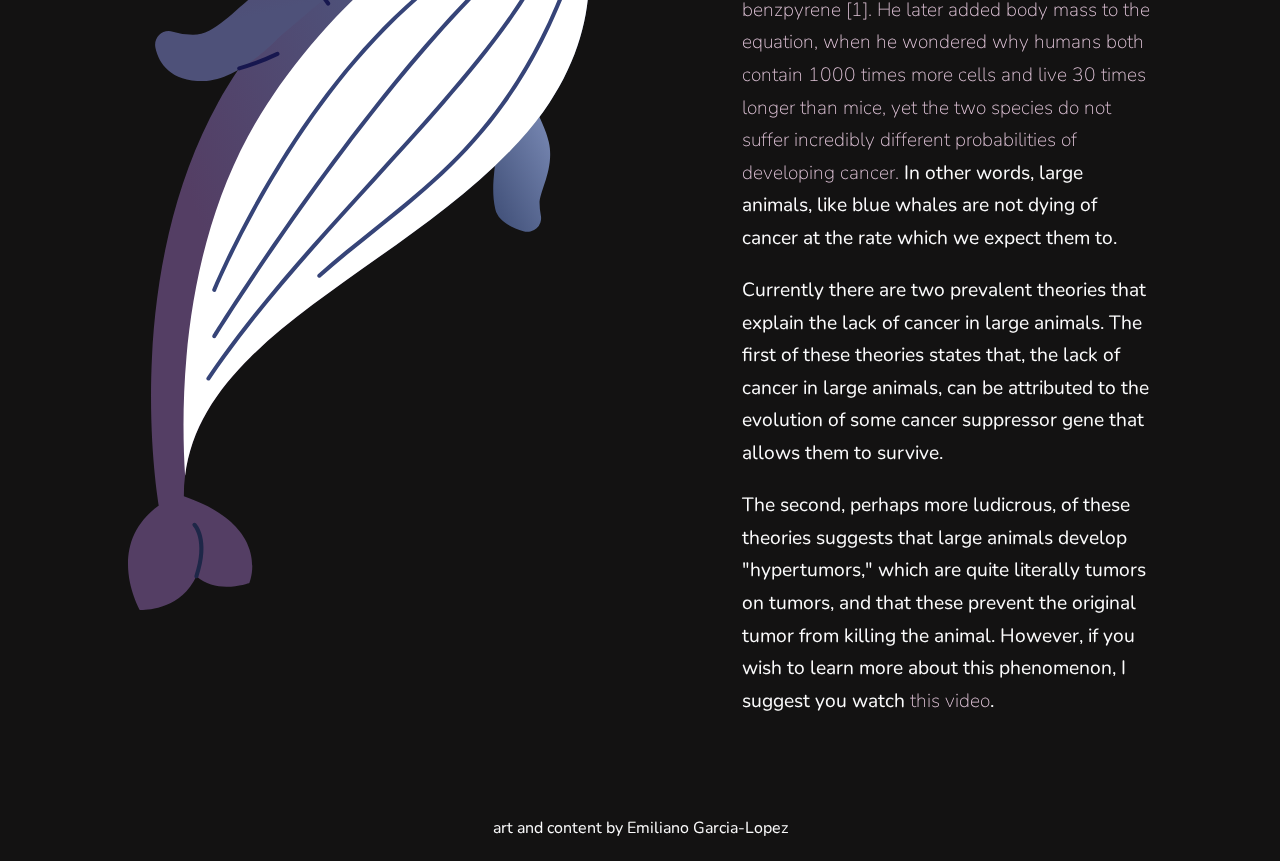
==== commit d024b5c2: "update" ====
--- a/index.html
+++ b/index.html
@@ -8,6 +8,7 @@
     <meta name="description" content="Debunking the common myth that sharks don't get cancer" />
     <title>sharks don't get cancer</title>
     <link rel="stylesheet" href="./css/main.css" />
+    <link rel="shortcut icon" href="/images/pill.svg" type="image/x-icon">
     <script src="/app.js"></script>
 </head>
 
@@ -45,7 +46,7 @@
 
     <div class="hero">
         <div class="huge">WRONG.</div>
-        <div class="smaller">*just to be clear</div>
+        <div class="smaller" >*just to be clear</div>
     </div>
 
     <img src="./images/gradient.svg" alt="gradient" class="grad" />
@@ -151,7 +152,7 @@
     </div>
 
     <div class="footer">
-        <p>by Emiliano Garcia-Lopez</p>
+        <p>art and content by Emiliano Garcia-Lopez</p>
     </div>
 </body>
 
--- a/css/main.css
+++ b/css/main.css
@@ -43,7 +43,7 @@
 
 a {
   text-decoration: none;
-  color: #bb92b0;
+  color: #dfc3d7;
   font-weight: lighter;
 }
 
@@ -60,8 +60,8 @@
 
 strike {
   color: #FBFBFC;
-  -webkit-text-decoration-color: #bb92b0;
-          text-decoration-color: #bb92b0;
+  -webkit-text-decoration-color: #dfc3d7;
+          text-decoration-color: #dfc3d7;
 }
 
 nav {
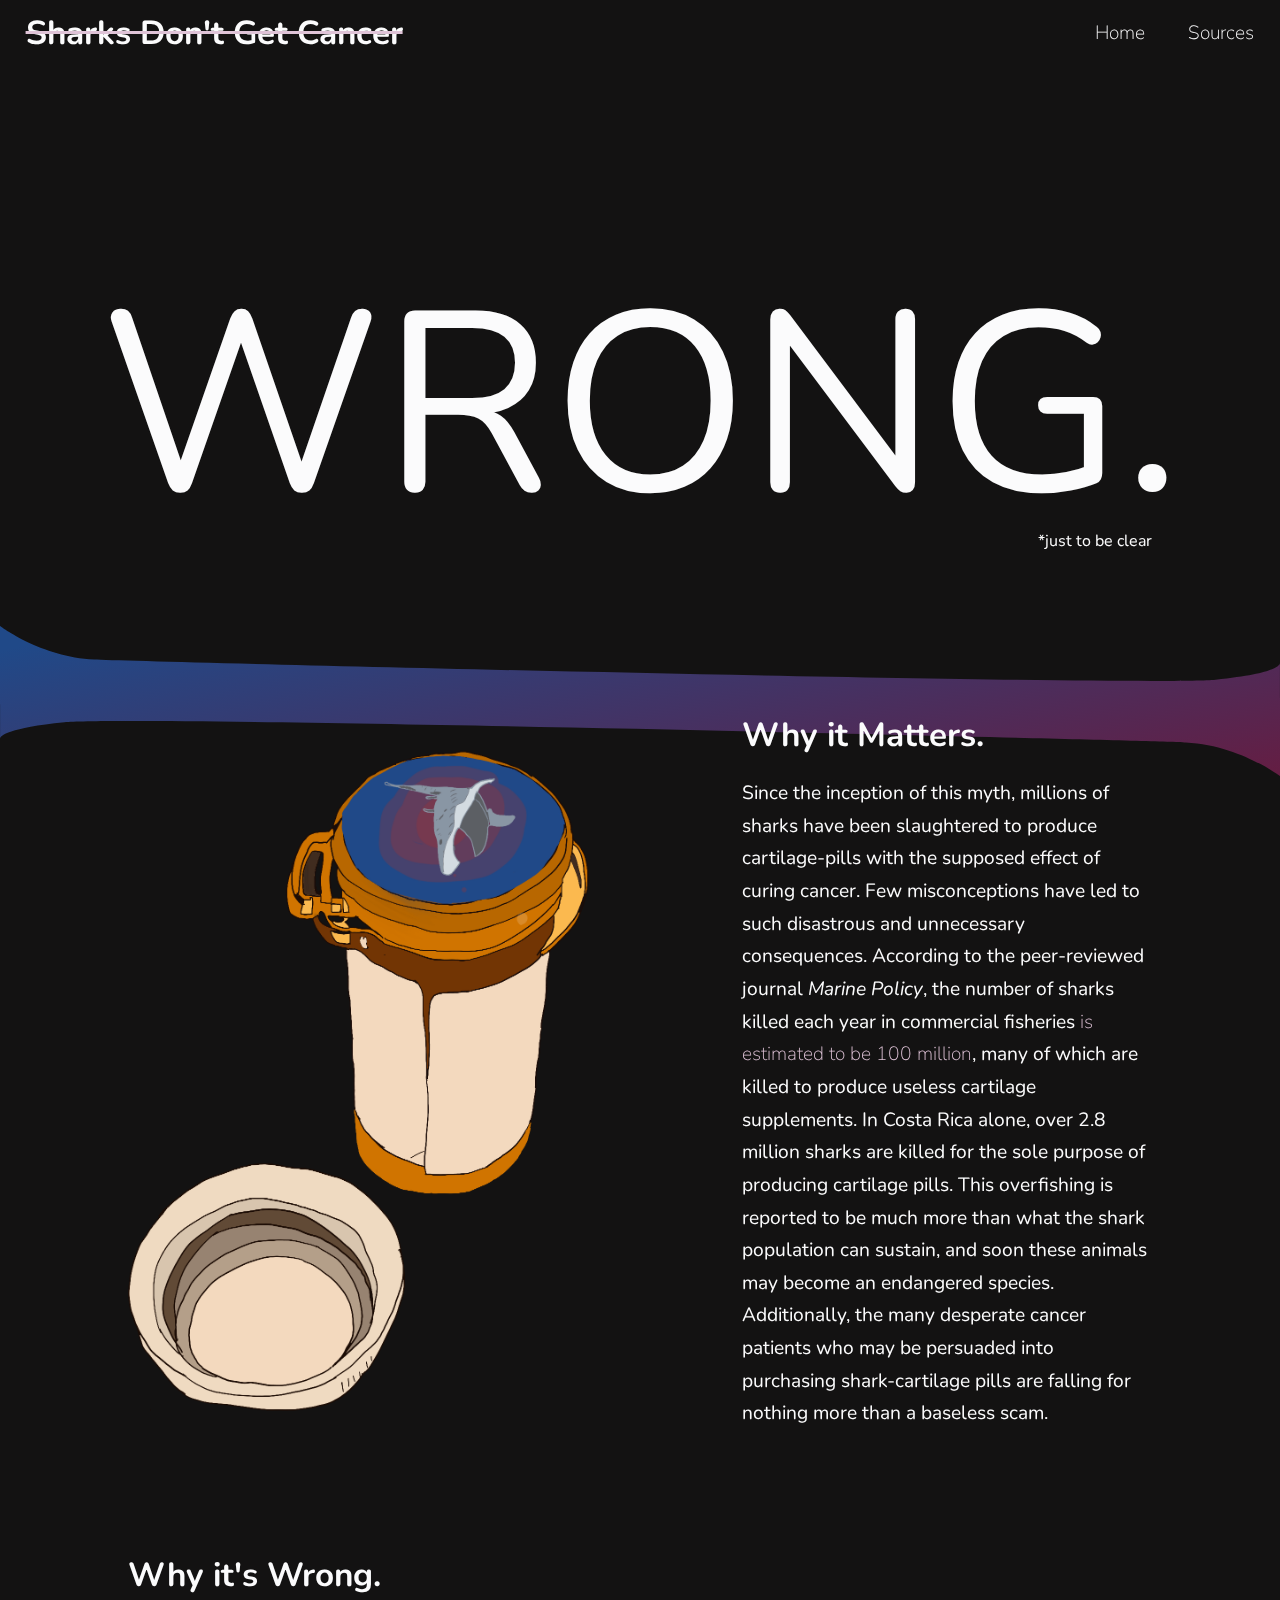
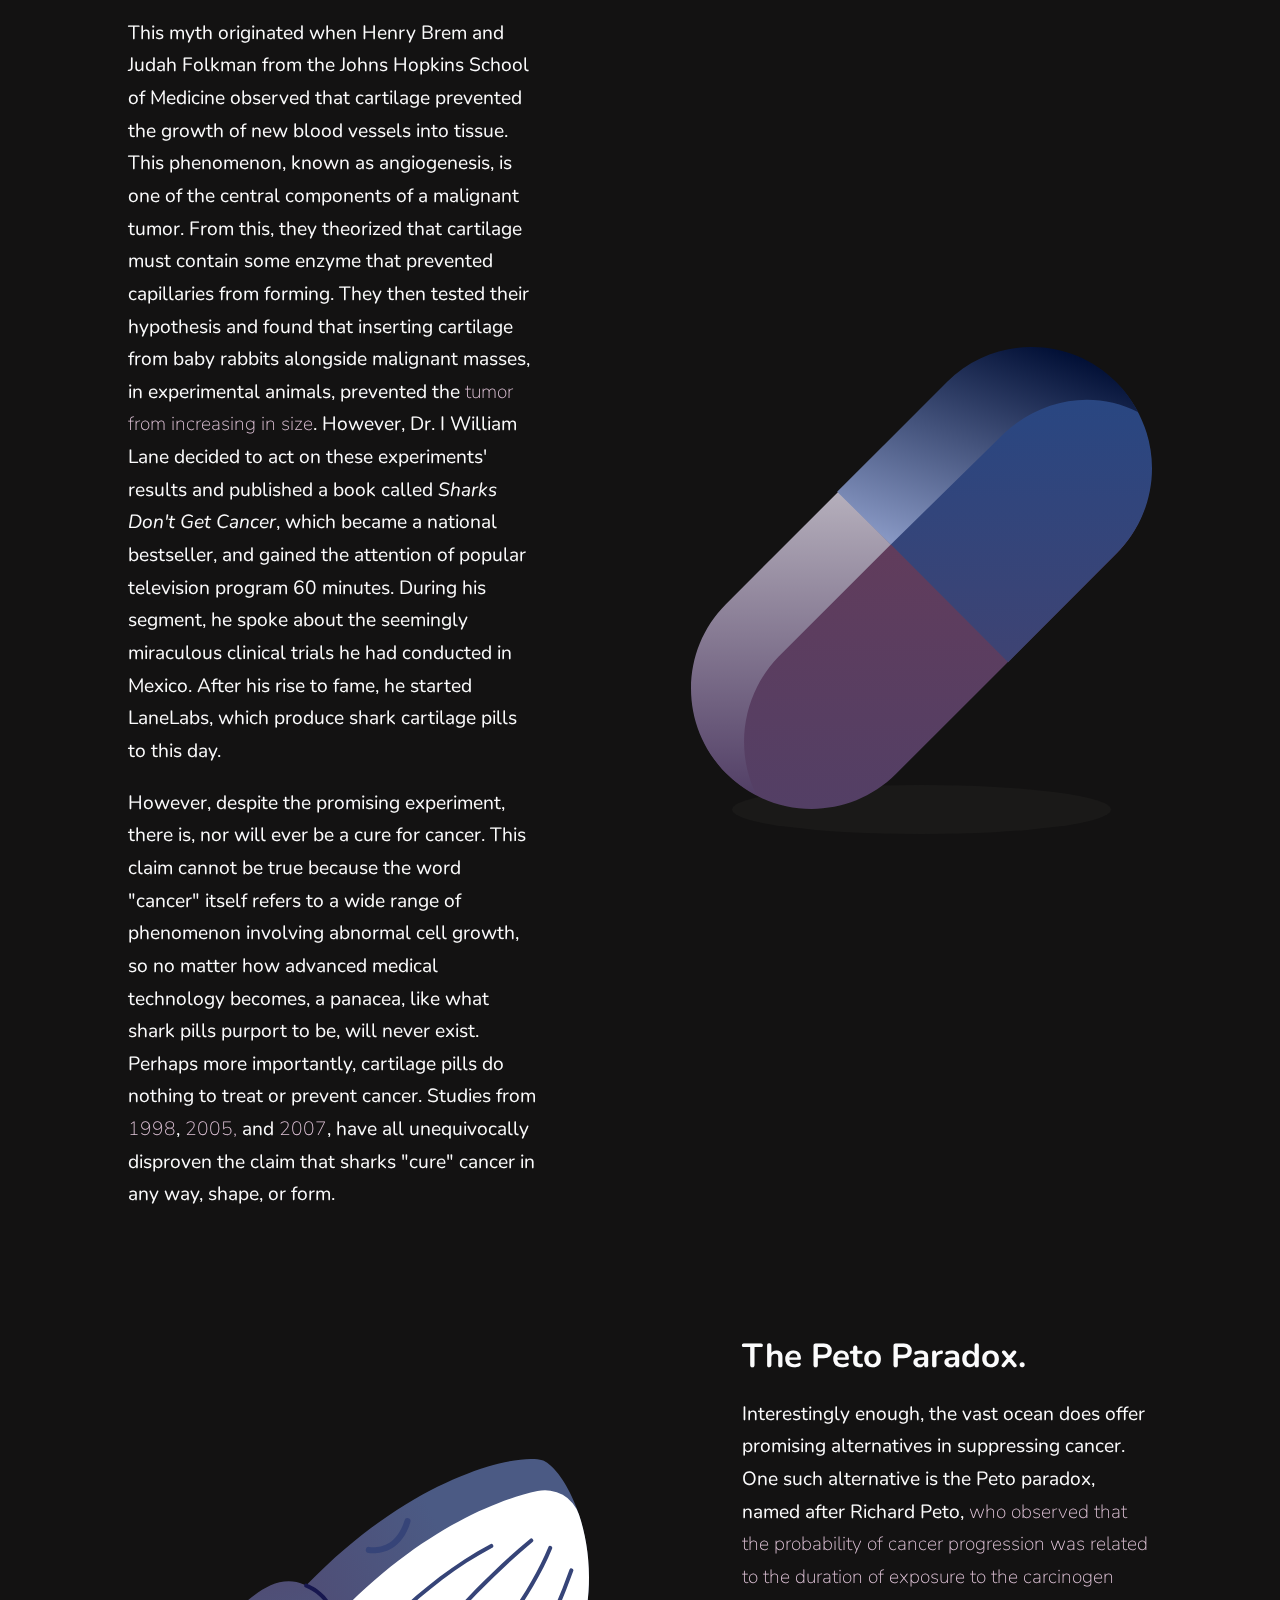
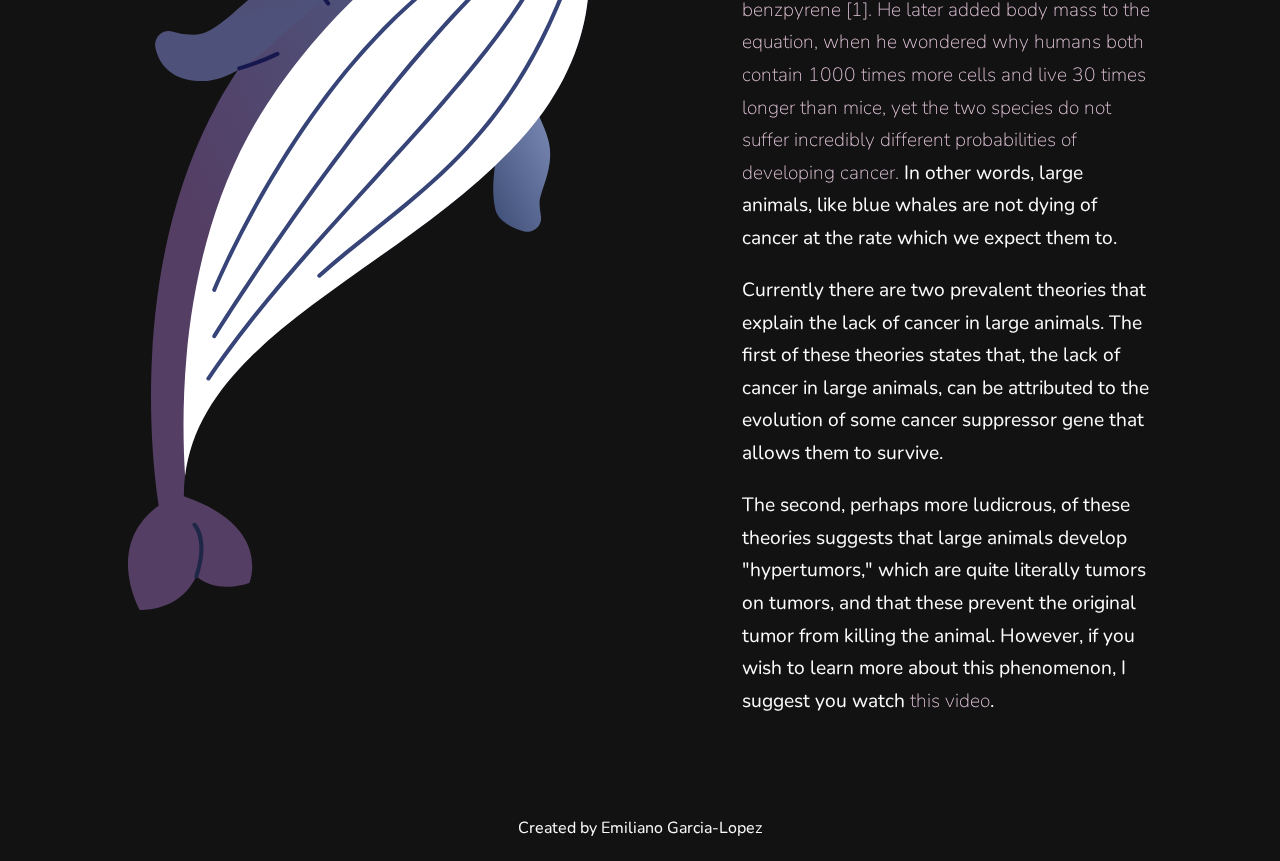
==== commit 72a8e22e: "update" ====
--- a/index.html
+++ b/index.html
@@ -152,7 +152,7 @@
     </div>
 
     <div class="footer">
-        <p>art and content by Emiliano Garcia-Lopez</p>
+        <p>Created by Emiliano Garcia-Lopez</p>
     </div>
 </body>
 
--- a/css/main.css
+++ b/css/main.css
@@ -32,13 +32,13 @@
 }
 
 ::-moz-selection {
-  color: #002839;
-  background-color: #dff4fa;
+  color: #131212;
+  background-color: #dfc3d7;
 }
 
 ::selection {
-  color: #002839;
-  background-color: #dff4fa;
+  color: #131212;
+  background-color: #dfc3d7;
 }
 
 a {
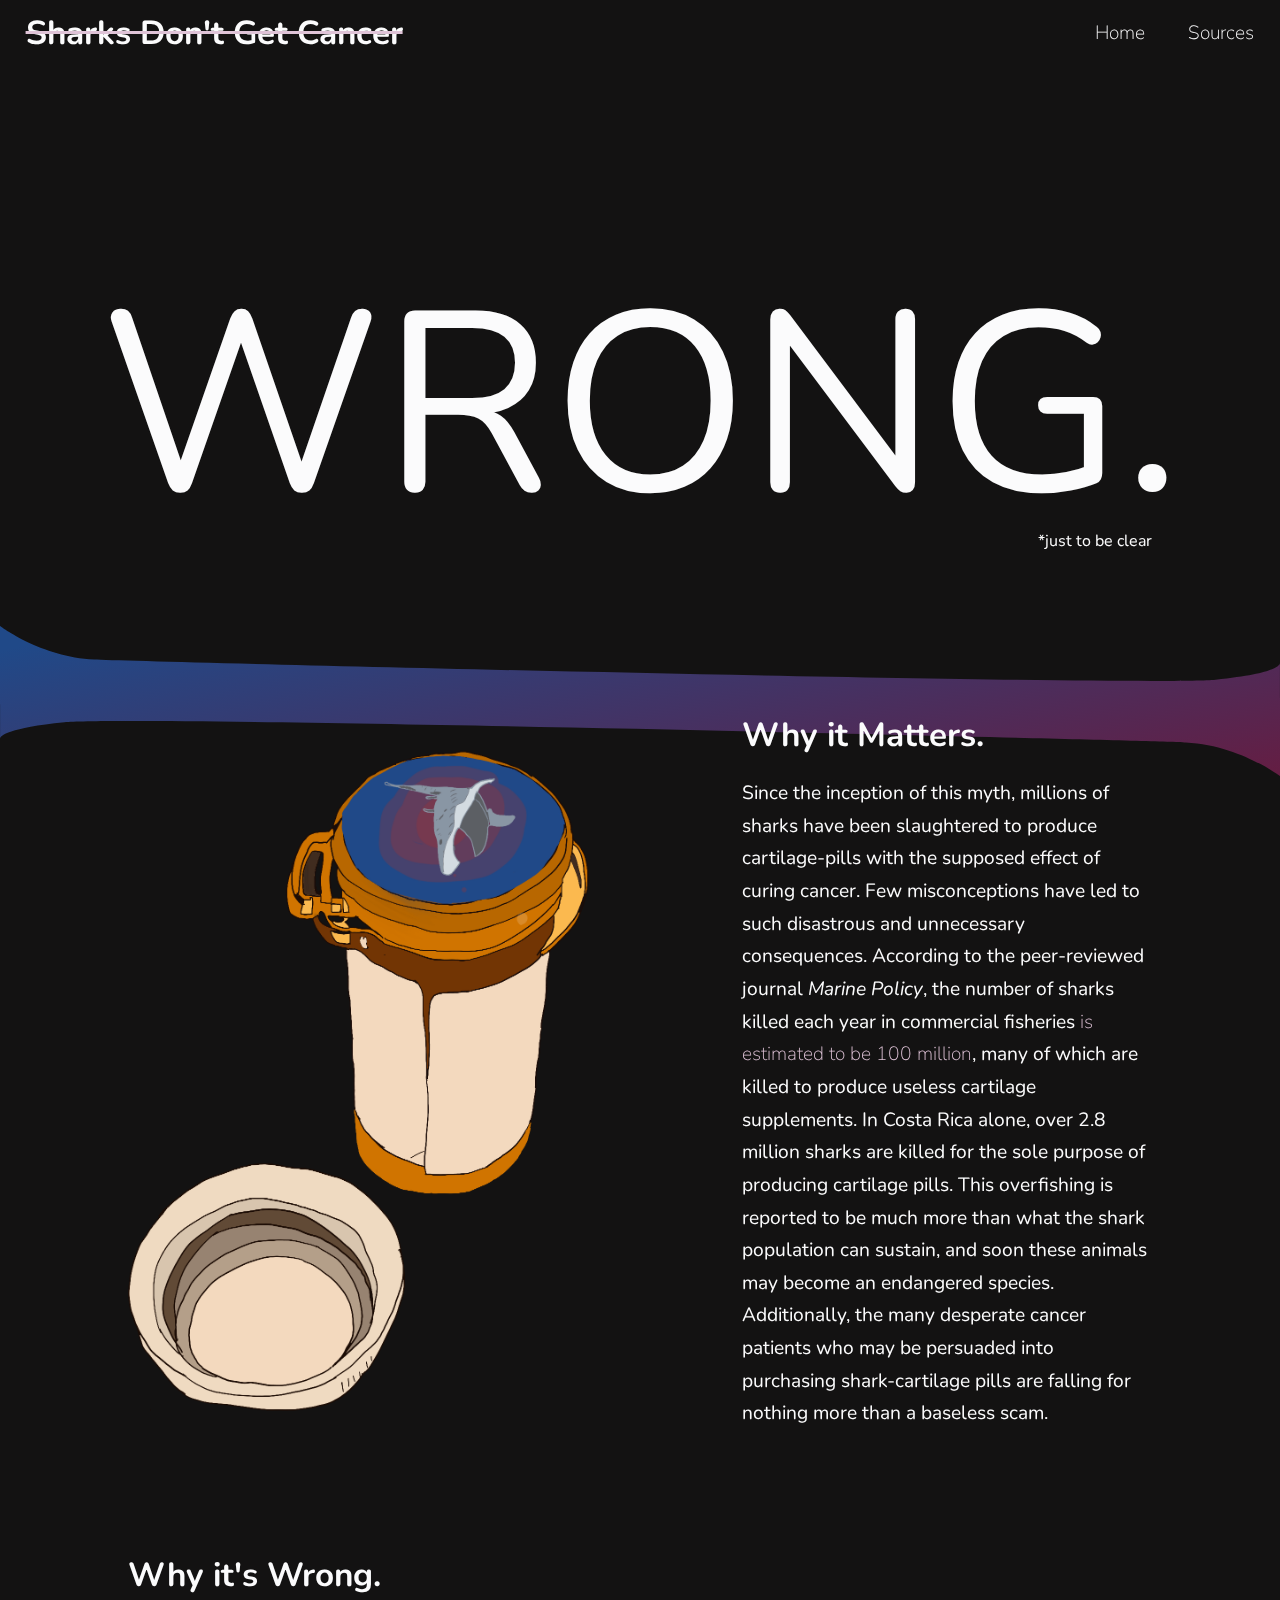
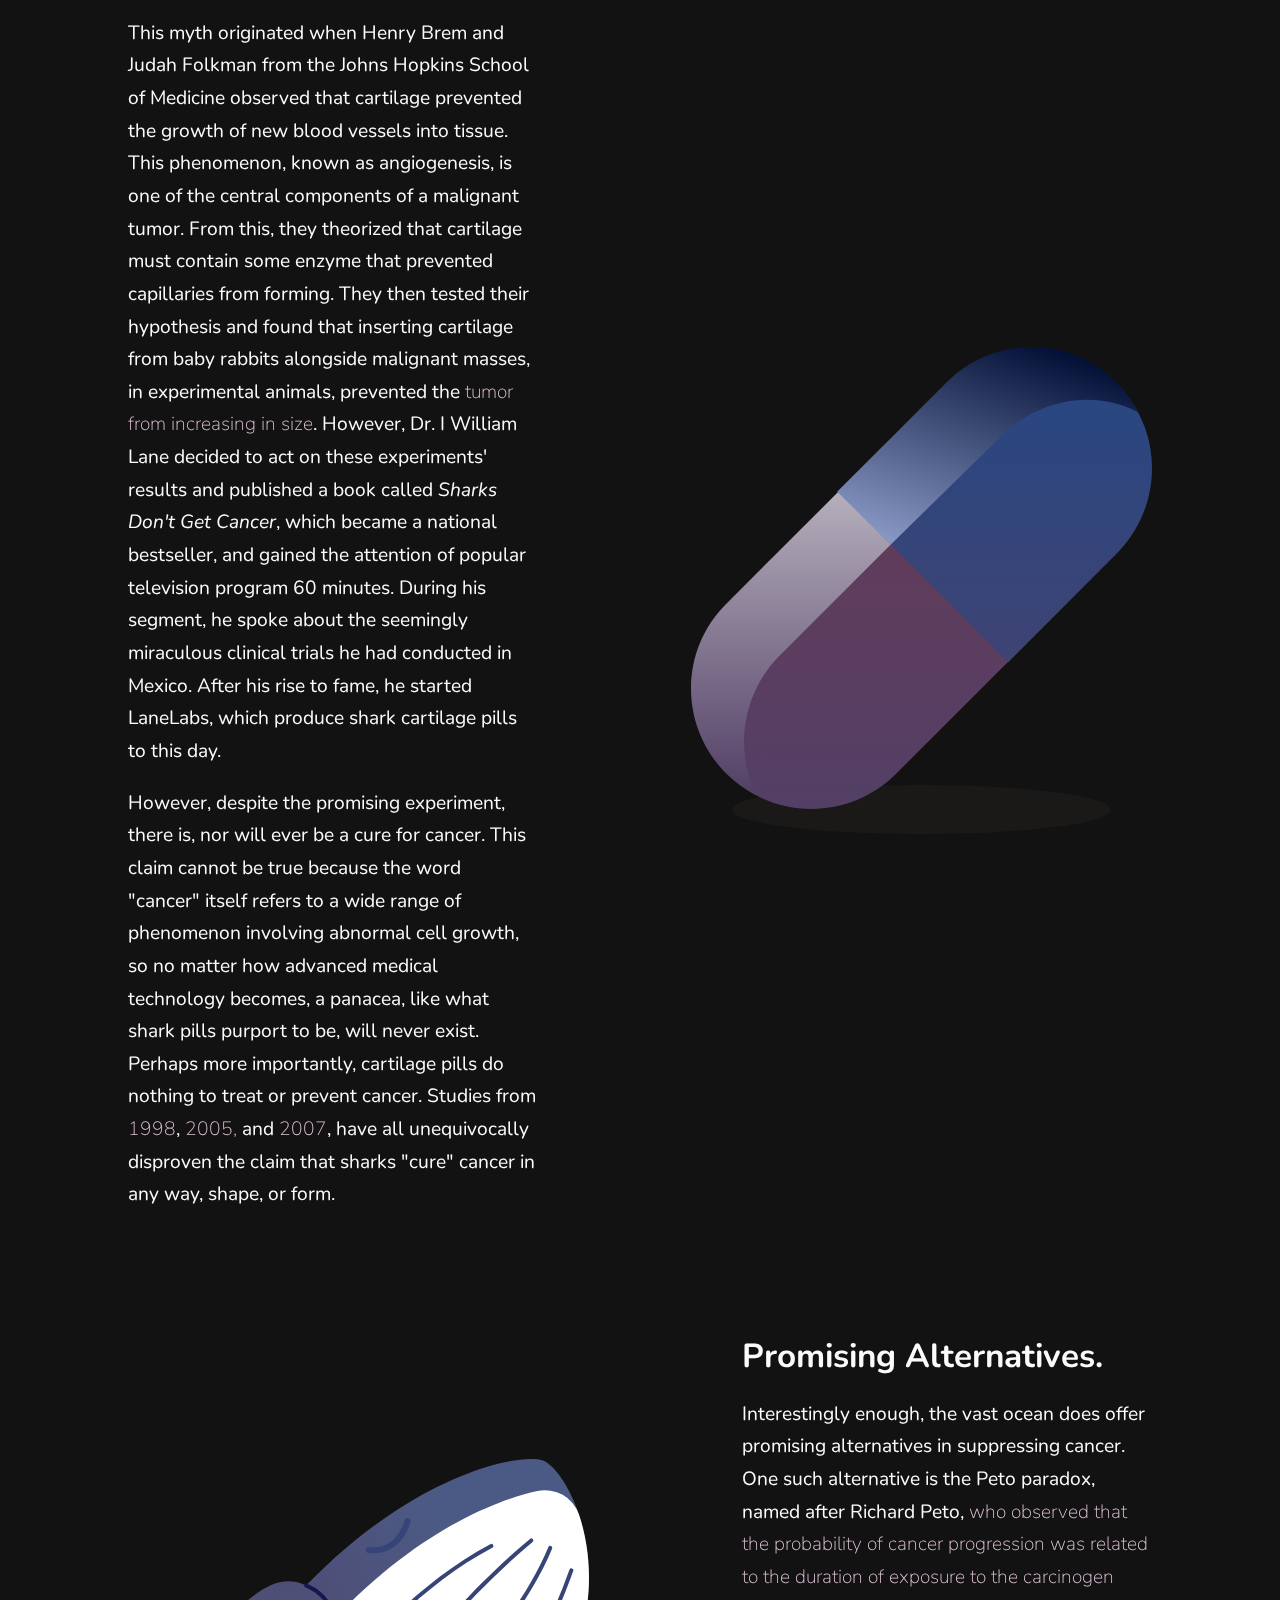
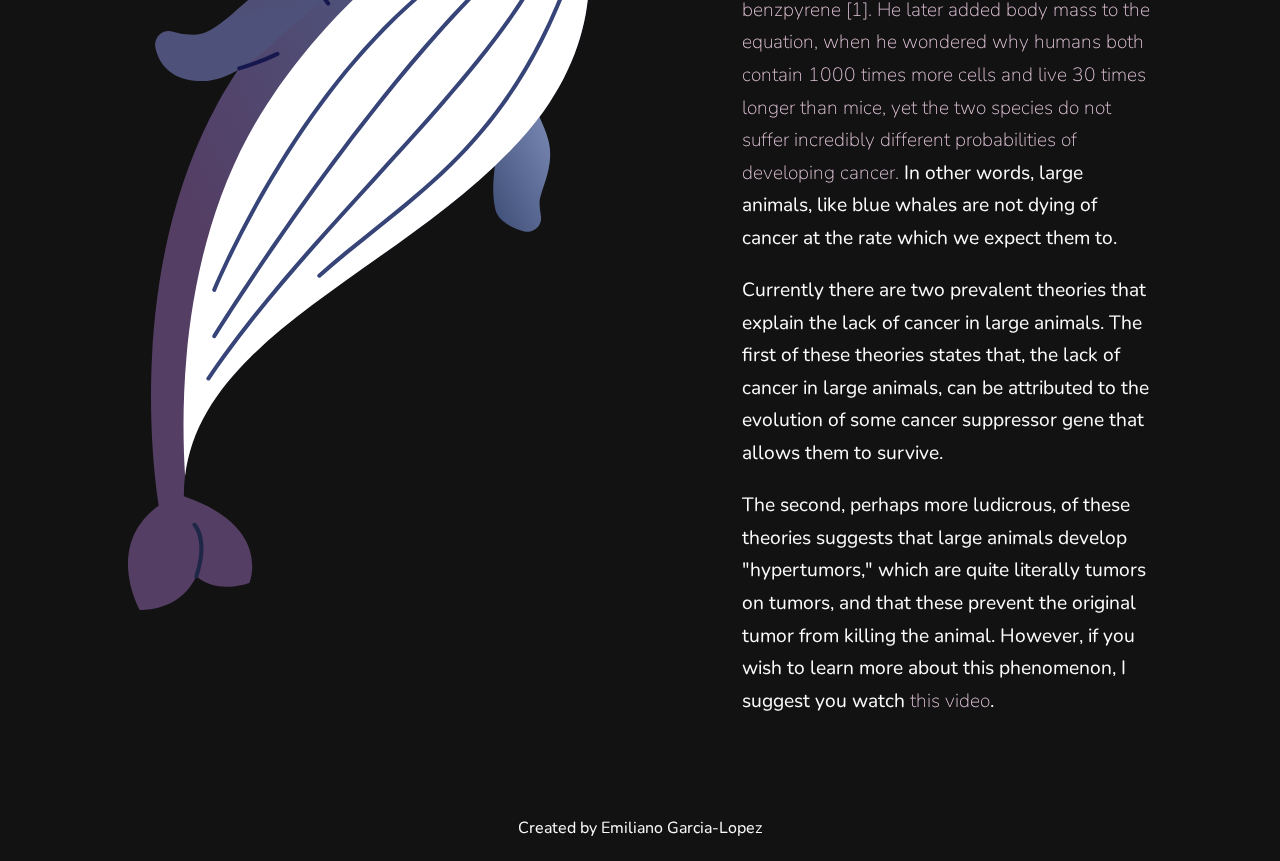
==== commit 44ea0c35: "update" ====
--- a/index.html
+++ b/index.html
@@ -120,7 +120,7 @@
         <img src="./images/whale.svg" alt="Illustration of a whale" />
 
         <div class="cont">
-            <h1>The Peto Paradox.</h1>
+            <h1>Promising Alternatives.</h1>
             <p>
                 Interestingly enough, the vast ocean does offer promising alternatives
                 in suppressing cancer. One such alternative is the Peto paradox, named
--- a/css/main.css
+++ b/css/main.css
@@ -1,4 +1,23 @@
 @import url("https://fonts.googleapis.com/css2?family=Nunito:ital,wght@0,300;0,400;0,700;1,300&display=swap");
+body::-webkit-scrollbar {
+  width: 15px;
+}
+
+body {
+  scrollbar-width: thin;
+  scrollbar-color: #512A56 rgba(255, 255, 255, 0.048);
+}
+
+body::-webkit-scrollbar-track {
+  background: rgba(255, 255, 255, 0.048);
+}
+
+body::-webkit-scrollbar-thumb {
+  background-color: #512A56;
+  border-radius: 6px;
+  border: 3px solid rgba(255, 255, 255, 0.048);
+}
+
 body {
   font-family: 'Nunito', sans-serif;
   background-color: #131212;
@@ -382,7 +401,7 @@
 }
 
 .sources {
-  padding-top: 6%;
+  padding-top: 3%;
   width: 80%;
   max-width: 1536px;
   display: -webkit-box;
@@ -401,6 +420,6 @@
 }
 
 .sources p {
-  font-size: 120%;
+  font-size: 140%;
 }
 /*# sourceMappingURL=main.css.map */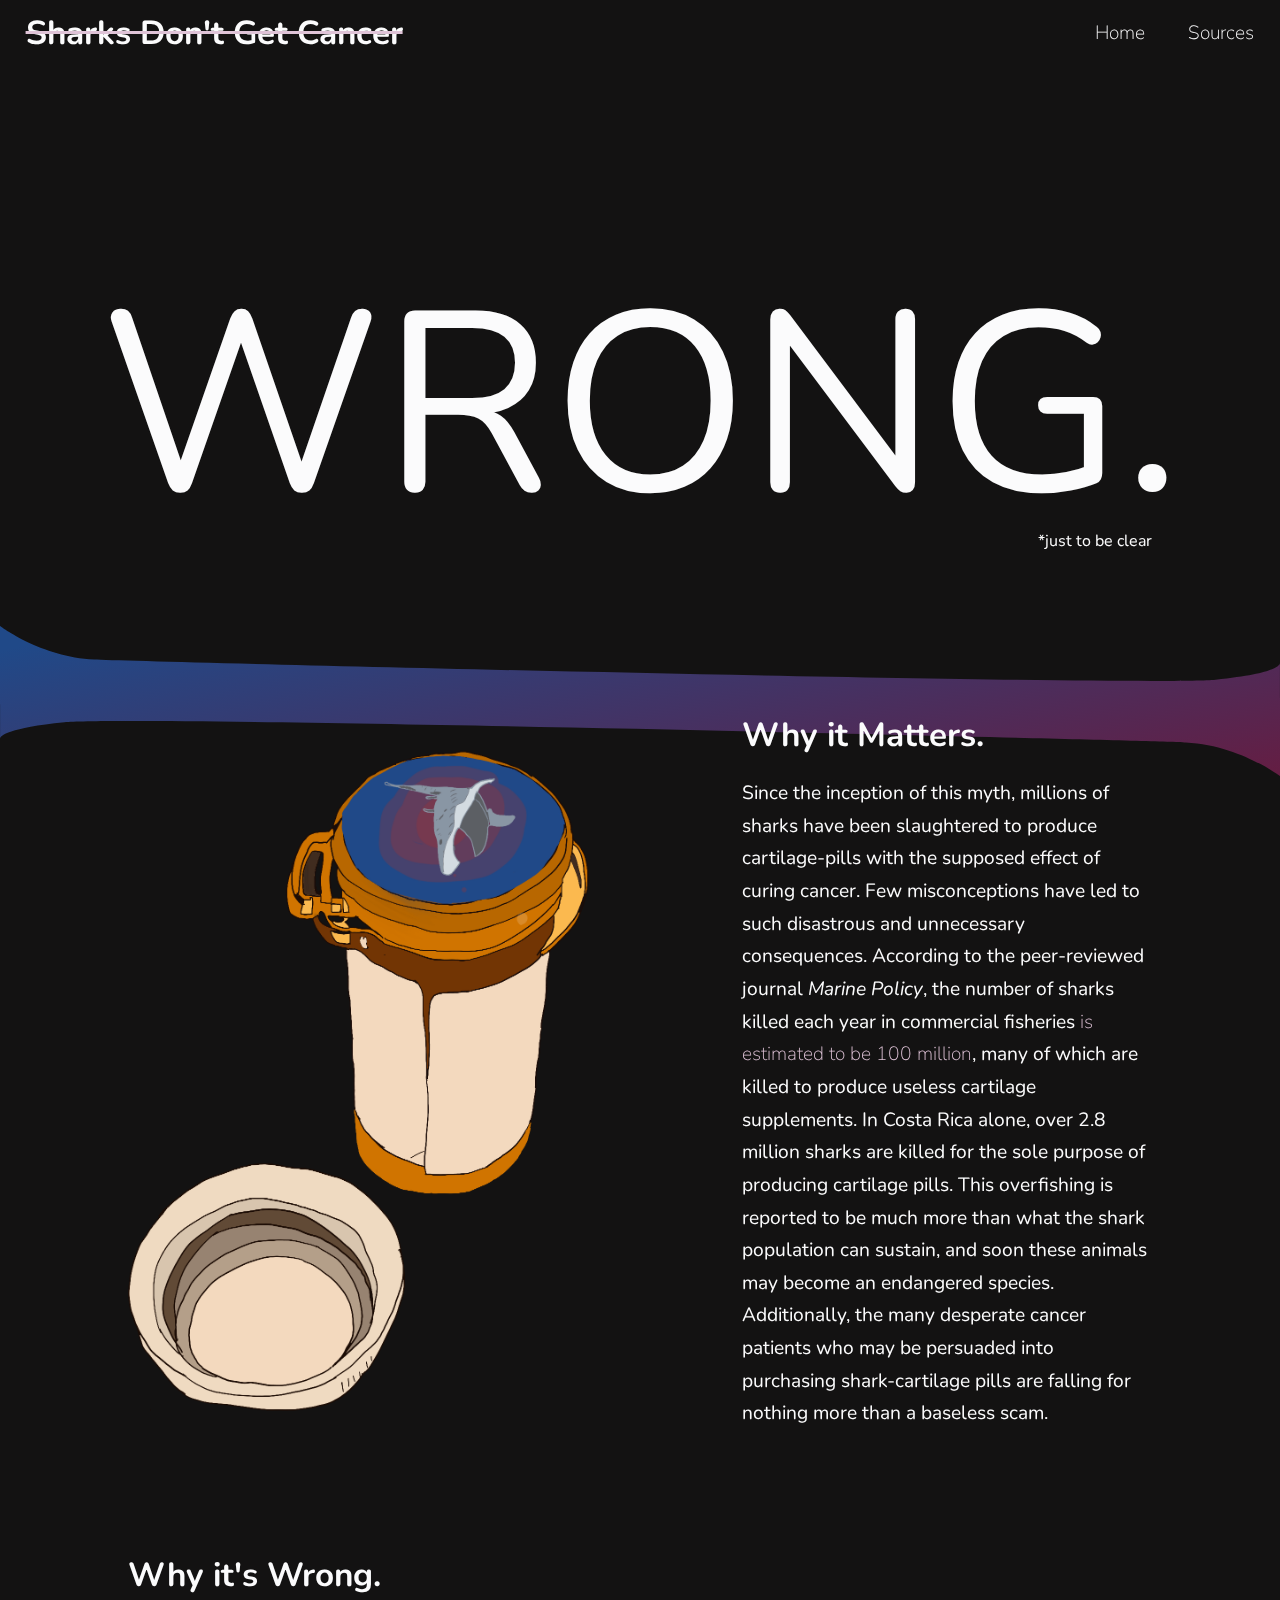
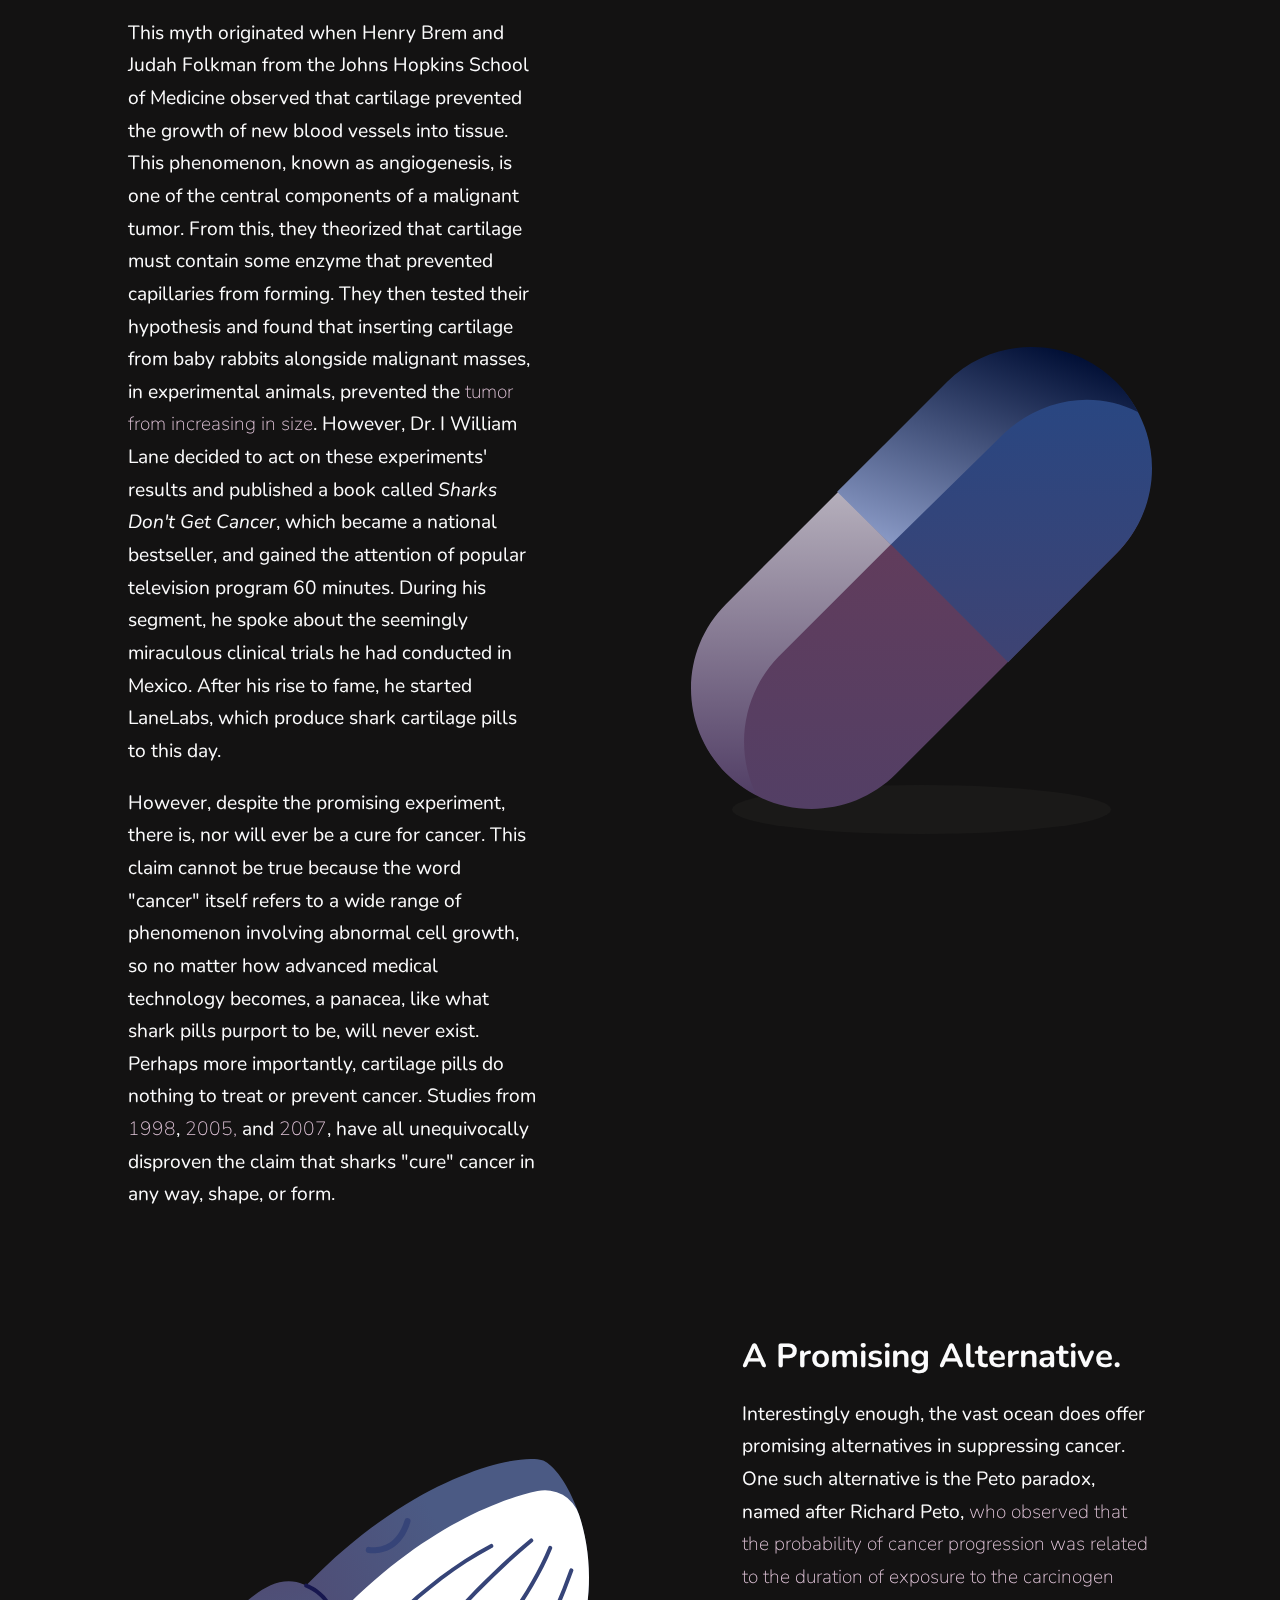
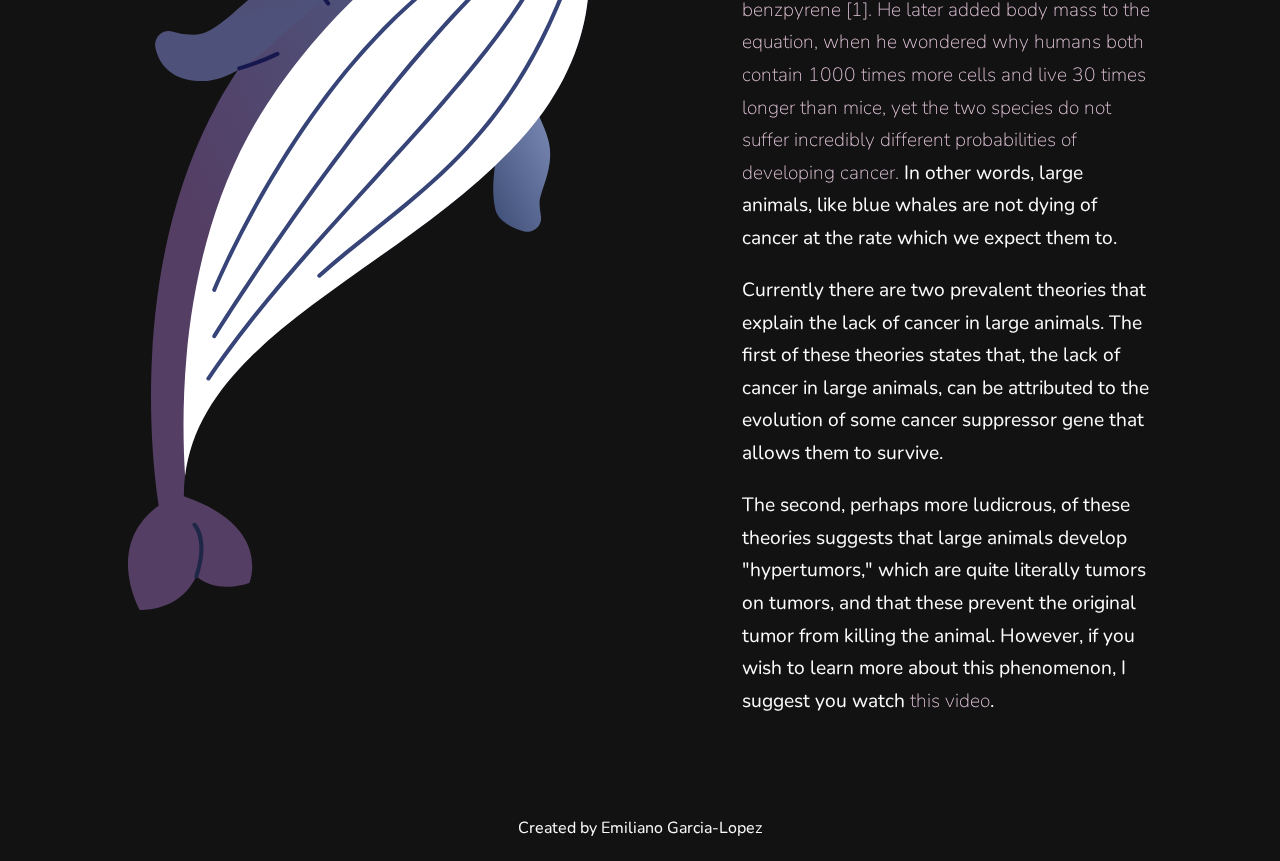
==== commit 85faffca: "update" ====
--- a/index.html
+++ b/index.html
@@ -120,7 +120,7 @@
         <img src="./images/whale.svg" alt="Illustration of a whale" />
 
         <div class="cont">
-            <h1>Promising Alternatives.</h1>
+            <h1>A Promising Alternative.</h1>
             <p>
                 Interestingly enough, the vast ocean does offer promising alternatives
                 in suppressing cancer. One such alternative is the Peto paradox, named
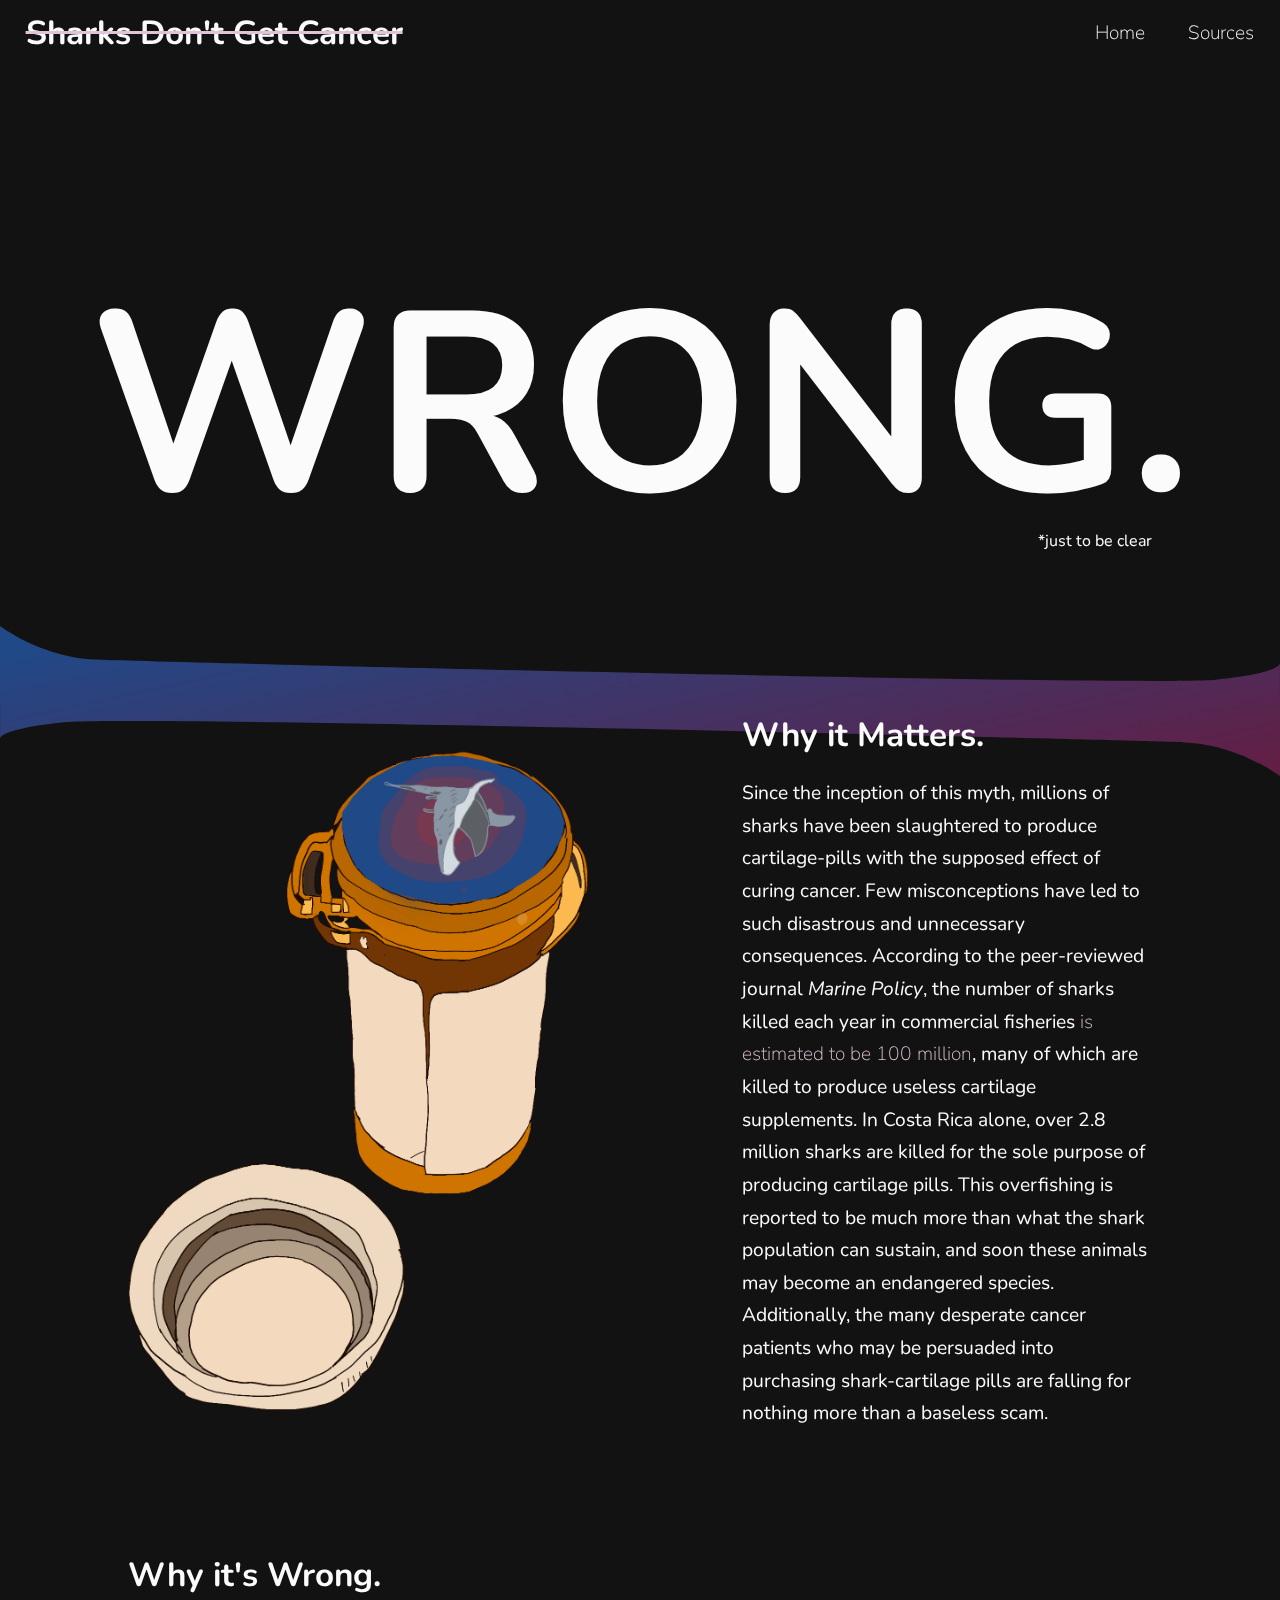
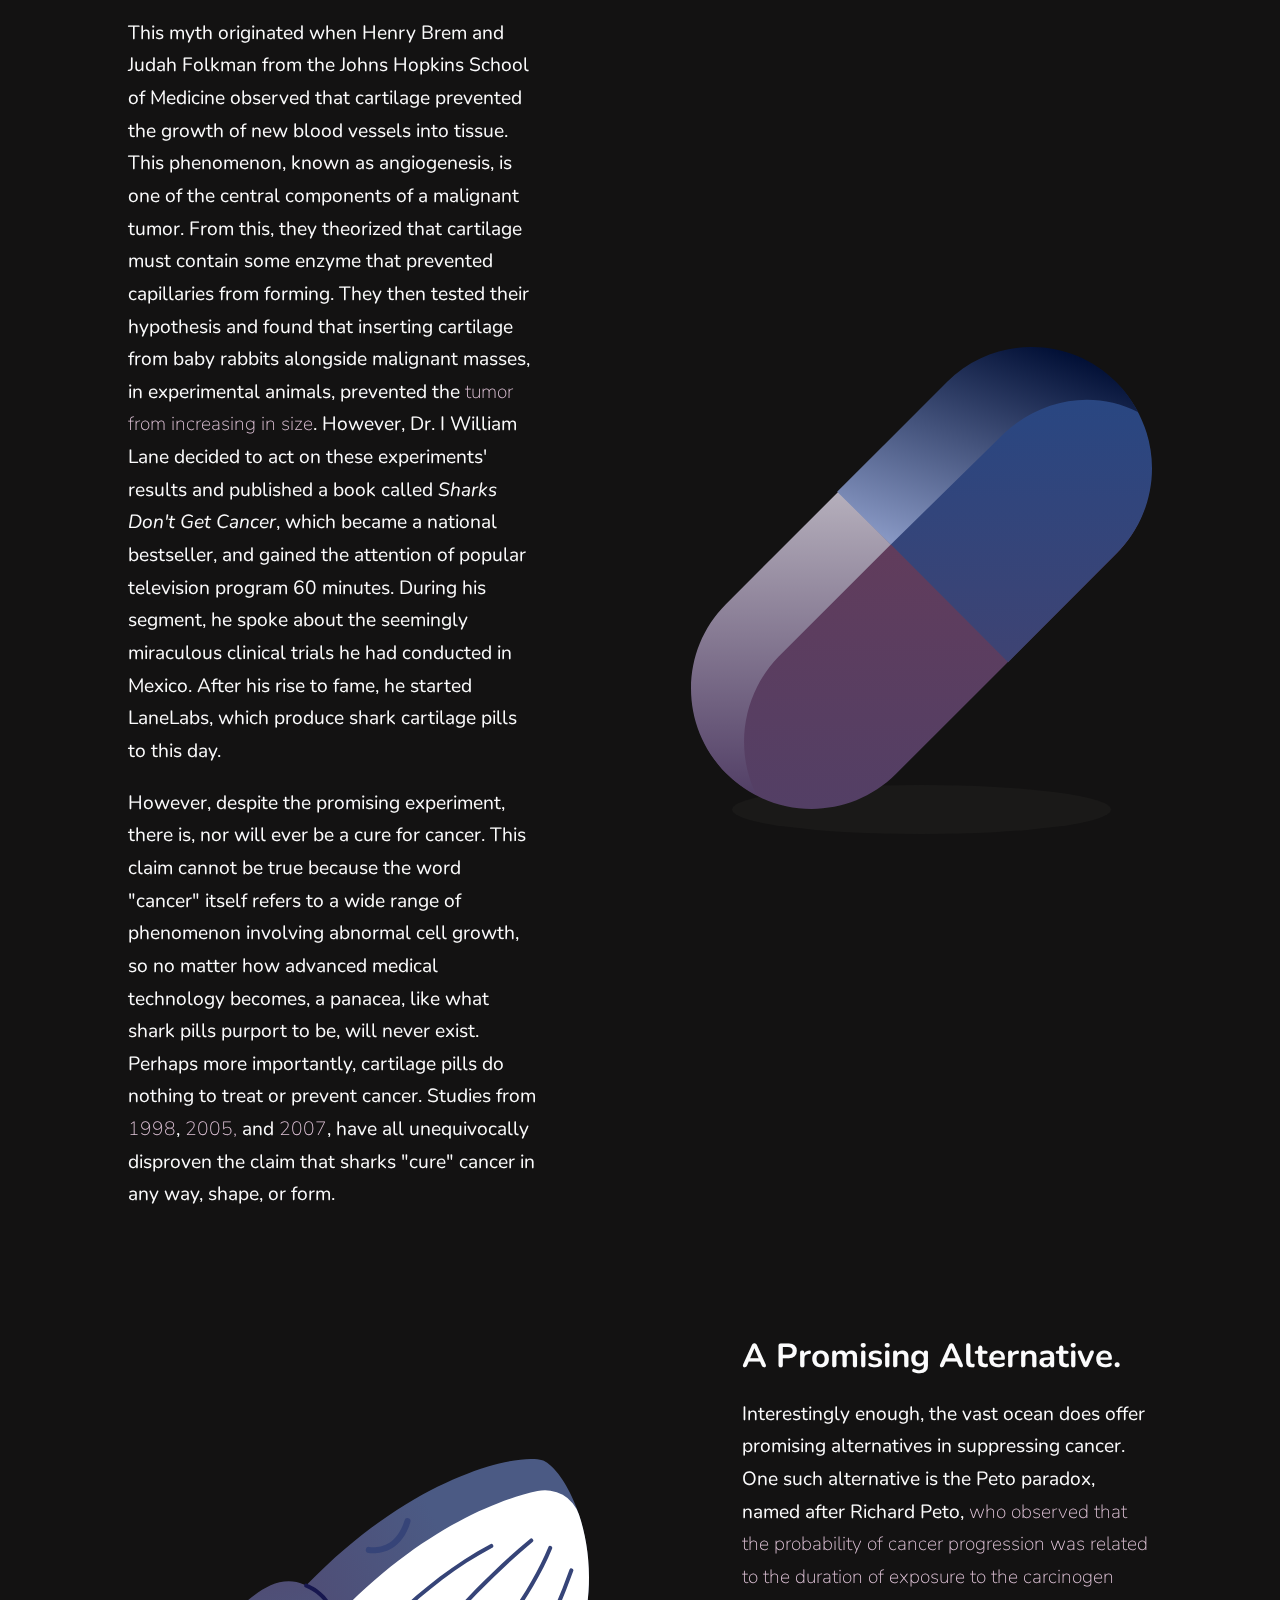
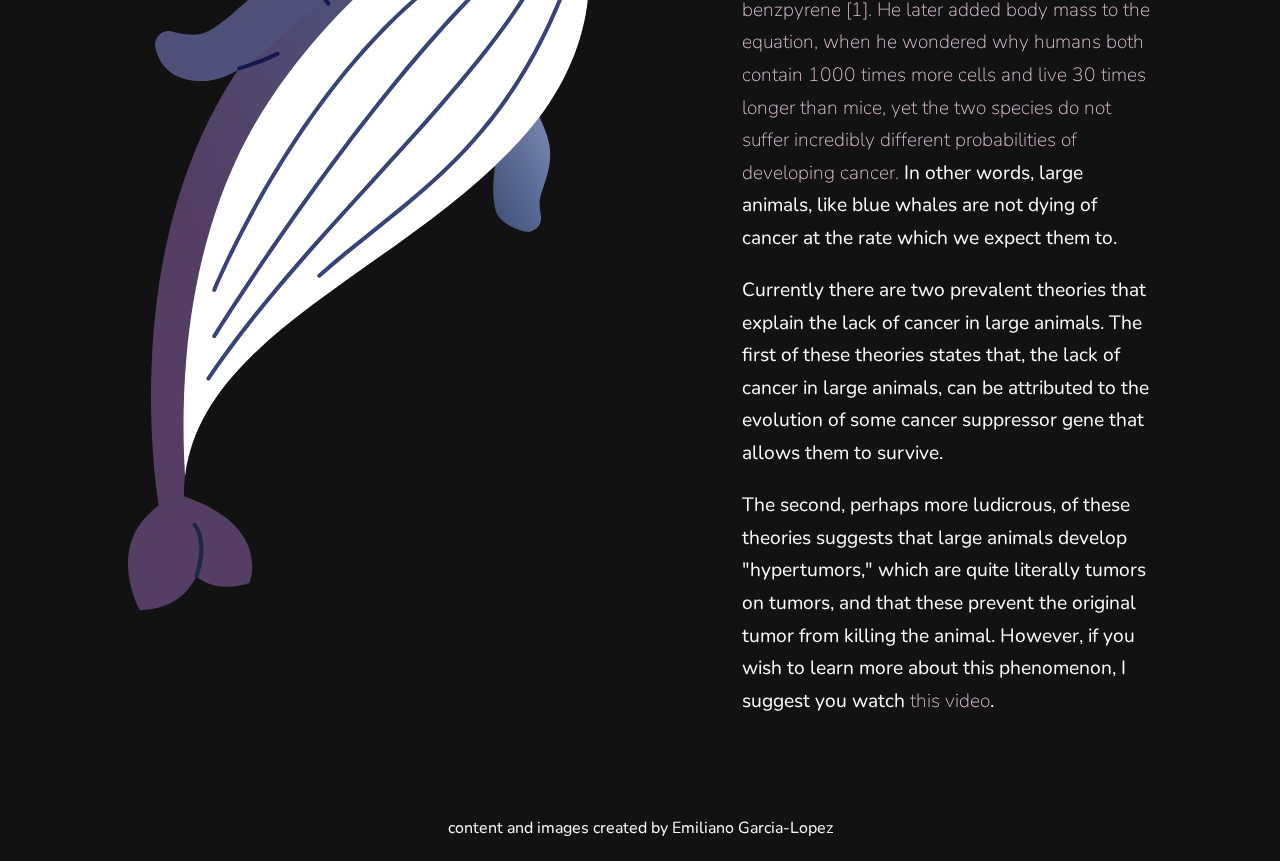
==== commit d6f0300d: "Update index.html" ====
--- a/index.html
+++ b/index.html
@@ -152,8 +152,8 @@
     </div>
 
     <div class="footer">
-        <p>Created by Emiliano Garcia-Lopez</p>
+        <p>content and images created by Emiliano Garcia-Lopez</p>
     </div>
 </body>
 
-</html>+</html>
--- a/css/main.css
+++ b/css/main.css
@@ -210,6 +210,7 @@
   font-size: 20vw;
   padding: 0;
   margin: 0;
+  font-weight: 700;
 }
 
 .hero .smaller {
@@ -225,6 +226,7 @@
   margin: 0;
   z-index: -2;
   margin: 0% 0 -5% 0;
+  pointer-events: none;
 }
 
 .sec-r {
@@ -250,6 +252,7 @@
   width: 45%;
   -webkit-transition: .4s ease-in-out;
   transition: .4s ease-in-out;
+  pointer-events: none;
 }
 
 .sec-r img:hover {
@@ -289,6 +292,7 @@
   width: 45%;
   -webkit-transition: .4s ease-in-out;
   transition: .4s ease-in-out;
+  pointer-events: none;
 }
 
 .sec-l img:hover {
@@ -355,6 +359,7 @@
   img.grad {
     margin: -8vh 0 0 0;
     height: 45vh;
+    pointer-events: none;
   }
   .sec-l, .sec-r {
     -webkit-box-orient: vertical;
@@ -366,6 +371,7 @@
   .sec-l img, .sec-r img {
     width: 85%;
     border-radius: 15px;
+    pointer-events: none;
   }
   .sec-l .cont, .sec-r .cont {
     width: 85%;
@@ -401,8 +407,11 @@
 }
 
 .sources {
-  padding-top: 3%;
-  width: 80%;
+  margin: 30px 0;
+  width: 90vw;
+  height: -webkit-fit-content;
+  height: -moz-fit-content;
+  height: fit-content;
   max-width: 1536px;
   display: -webkit-box;
   display: -ms-flexbox;
@@ -420,6 +429,9 @@
 }
 
 .sources p {
-  font-size: 140%;
+  font-size: 100%;
+  padding: 0;
+  margin: 1% 0;
+  width: 80vw;
 }
 /*# sourceMappingURL=main.css.map */